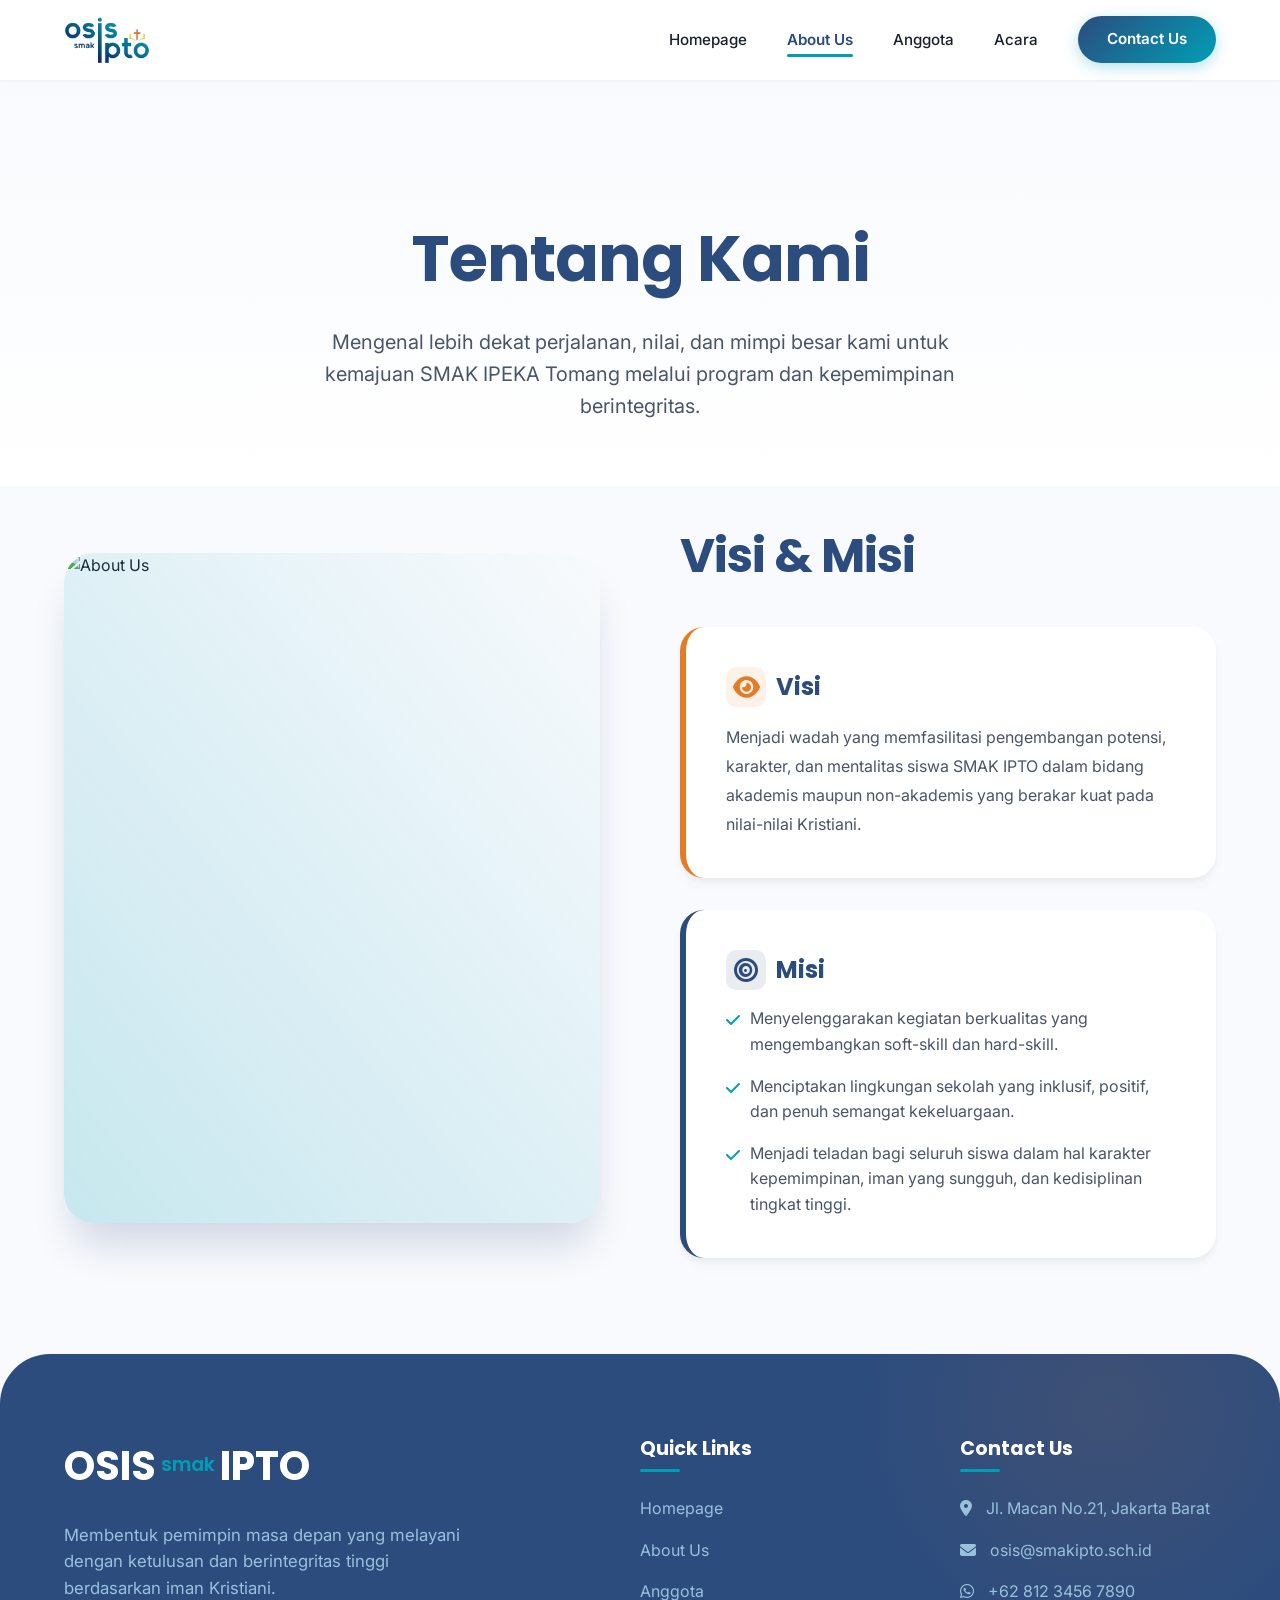
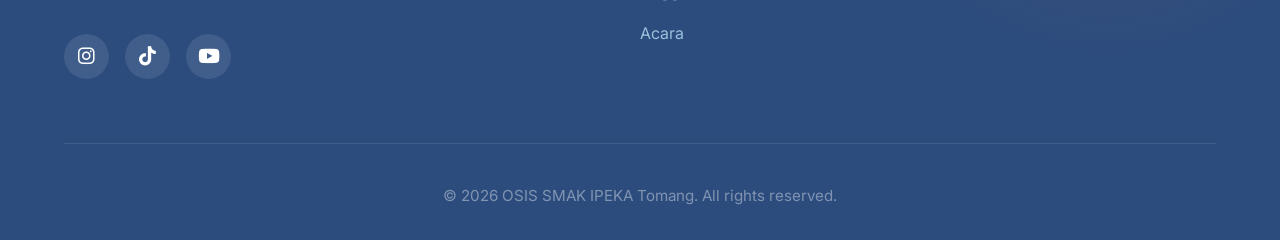
==== aboutus.html @ 45a475e6 "first commit" ====
<!DOCTYPE html>
<html lang="id">
<head>
    <meta charset="UTF-8">
    <meta name="viewport" content="width=device-width, initial-scale=1.0">
    <title>OSIS SMAK IPTO | About Us</title>
    <link rel="stylesheet" href="style.css">
    <link rel="stylesheet" href="https://cdnjs.cloudflare.com/ajax/libs/font-awesome/6.4.0/css/all.min.css">
</head>
<body>
    <nav class="navbar">
        <div class="nav-container">
            <a href="index.html" class="brand" style="display:flex; align-items:center; text-decoration: none;">
                <img src="assets/1000105640.png" alt="Logo OSIS IPTO" style="height: 50px; width: auto; border-radius: 8px; object-fit: cover;">
            </a>
            <ul class="nav-links">
                <li><a href="index.html" class="nav-link">Homepage</a></li>
                <li><a href="aboutus.html" class="nav-link active">About Us</a></li>
                <li><a href="anggota.html" class="nav-link">Anggota</a></li>
                <li><a href="acara.html" class="nav-link">Acara</a></li>
            </ul>
            <a href="contactus.html" class="btn-contact">Contact Us</a>
        </div>
    </nav>

    <main style="padding-top: var(--nav-height);">
        <section class="section" style="background: linear-gradient(to bottom, var(--bg-color), white); text-align:center; padding: 8rem 5% 4rem;">
            <h1 class="font-heading animate-fade-up" style="font-size: 4rem; margin-bottom:1rem; color:var(--primary); letter-spacing: -1px;">Tentang Kami</h1>
            <p class="animate-fade-up delay-1" style="font-size: 1.25rem; color: var(--text-muted); max-width:700px; margin: 0 auto;">Mengenal lebih dekat perjalanan, nilai, dan mimpi besar kami untuk kemajuan SMAK IPEKA Tomang melalui program dan kepemimpinan berintegritas.</p>
        </section>
        
        <section class="section container" style="padding-top: 2rem;">
            <div style="display:grid; grid-template-columns: 1fr 1fr; gap: 5rem; align-items:center;">
                <div class="animate-fade-up delay-2" style="border-radius: 30px; overflow:hidden; box-shadow: var(--shadow-xl); position: relative;">
                     <div style="position: absolute; inset:0; background: linear-gradient(to top right, rgba(0, 158, 181, 0.2), transparent); z-index:1; pointer-events:none;"></div>
                     <img src="https://images.unsplash.com/photo-1543269865-cbf427effbad?ixlib=rb-4.0.3&auto=format&fit=crop&w=1000&q=80" alt="About Us" style="width:100%; height:auto; display:block; object-fit: cover; aspect-ratio: 4/5;">
                </div>
                <div class="animate-fade-up delay-3">
                    <h2 style="font-size: 3rem; margin-bottom: 2rem; color:var(--primary); letter-spacing: -1px;">Visi & Misi</h2>
                    <div style="background: white; padding: 2.5rem; border-radius: 24px; box-shadow: var(--shadow-md); border-left: 6px solid var(--accent-orange); margin-bottom: 2rem; transition: transform 0.3s ease;">
                        <h3 style="color:var(--primary); margin-bottom:1rem; font-size: 1.5rem; display: flex; align-items: center; gap: 10px;">
                            <div style="width: 40px; height: 40px; background: rgba(229,123,37,0.1); border-radius: 10px; display: flex; align-items: center; justify-content: center;">
                                <i class="fa-solid fa-eye" style="color:var(--accent-orange);"></i>
                            </div>
                            Visi
                        </h3>
                        <p style="color:var(--text-muted); line-height: 1.8;">Menjadi wadah yang memfasilitasi pengembangan potensi, karakter, dan mentalitas siswa SMAK IPTO dalam bidang akademis maupun non-akademis yang berakar kuat pada nilai-nilai Kristiani.</p>
                    </div>
                    <div style="background: white; padding: 2.5rem; border-radius: 24px; box-shadow: var(--shadow-md); border-left: 6px solid var(--primary); transition: transform 0.3s ease;">
                        <h3 style="color:var(--primary); margin-bottom:1rem; font-size: 1.5rem; display: flex; align-items: center; gap: 10px;">
                            <div style="width: 40px; height: 40px; background: rgba(44,76,126,0.1); border-radius: 10px; display: flex; align-items: center; justify-content: center;">
                                <i class="fa-solid fa-bullseye" style="color:var(--primary);"></i>
                            </div>
                            Misi
                        </h3>
                        <ul style="color:var(--text-muted); list-style: none; padding-left: 0;">
                            <li style="margin-bottom:1rem; display: flex; align-items: flex-start; gap: 10px;">
                                <i class="fa-solid fa-check" style="color:var(--accent-cyan); margin-top: 6px;"></i> 
                                Menyelenggarakan kegiatan berkualitas yang mengembangkan soft-skill dan hard-skill.
                            </li>
                            <li style="margin-bottom:1rem; display: flex; align-items: flex-start; gap: 10px;">
                                <i class="fa-solid fa-check" style="color:var(--accent-cyan); margin-top: 6px;"></i> 
                                Menciptakan lingkungan sekolah yang inklusif, positif, dan penuh semangat kekeluargaan.
                            </li>
                            <li style="display: flex; align-items: flex-start; gap: 10px;">
                                <i class="fa-solid fa-check" style="color:var(--accent-cyan); margin-top: 6px;"></i> 
                                Menjadi teladan bagi seluruh siswa dalam hal karakter kepemimpinan, iman yang sungguh, dan kedisiplinan tingkat tinggi.
                            </li>
                        </ul>
                    </div>
                </div>
            </div>
        </section>
    </main>

    <footer>
        <div class="footer-grid">
            <div class="footer-brand">
                <h2>OSIS<span>smak</span>IPTO</h2>
                <p>Membentuk pemimpin masa depan yang melayani dengan ketulusan dan berintegritas tinggi berdasarkan iman Kristiani.</p>
                <div class="social-links">
                    <a href="#"><i class="fa-brands fa-instagram"></i></a>
                    <a href="#"><i class="fa-brands fa-tiktok"></i></a>
                    <a href="#"><i class="fa-brands fa-youtube"></i></a>
                </div>
            </div>
            <div class="footer-links">
                <h4>Quick Links</h4>
                <ul>
                    <li><a href="index.html">Homepage</a></li>
                    <li><a href="aboutus.html">About Us</a></li>
                    <li><a href="anggota.html">Anggota</a></li>
                    <li><a href="acara.html">Acara</a></li>
                </ul>
            </div>
            <div class="footer-links">
                <h4>Contact Us</h4>
                <ul>
                    <li><a href="#"><i class="fa-solid fa-location-dot" style="margin-right:10px;"></i> Jl. Macan No.21, Jakarta Barat</a></li>
                    <li><a href="#"><i class="fa-solid fa-envelope" style="margin-right:10px;"></i> osis@smakipto.sch.id</a></li>
                    <li><a href="#"><i class="fa-brands fa-whatsapp" style="margin-right:10px;"></i> +62 812 3456 7890</a></li>
                </ul>
            </div>
        </div>
        <div class="footer-bottom">
            <p>&copy; 2026 OSIS SMAK IPEKA Tomang. All rights reserved.</p>
        </div>
    </footer>
</body>
</html>
---- style.css ----
/* style.css */
@import url('https://fonts.googleapis.com/css2?family=Inter:wght@300;400;500;600;700;800&family=Poppins:wght@500;600;700;800&display=swap');

:root {
  --primary: #2c4c7e;
  --light-blue: #98c1db;
  --very-light-blue: #d1dce7;
  --grayish-blue: #a4c2d8;
  --white-blue: #e1e7ec;
  
  --accent-cyan: #009eb5;
  --accent-orange: #e57b25;
  --accent-yellow: #f3b811;

  --bg-color: #f8fafd;
  --surface: #ffffff;
  --text-main: #1a202c;
  --text-muted: #4a5568;
  --border-color: #e2e8f0;
  
  --nav-height: 80px;
  --shadow-sm: 0 1px 3px rgba(0,0,0,0.05);
  --shadow-md: 0 4px 6px rgba(0,0,0,0.05), 0 10px 15px rgba(0,0,0,0.02);
  --shadow-lg: 0 20px 25px -5px rgba(0,0,0,0.05), 0 10px 10px -5px rgba(0,0,0,0.02);
  --shadow-xl: 0 30px 40px -10px rgba(44, 76, 126, 0.2);
  --shadow-hover: 0 25px 30px -5px rgba(44, 76, 126, 0.15), 0 15px 15px -5px rgba(44, 76, 126, 0.05);
}

* { margin: 0; padding: 0; box-sizing: border-box; }
html { scroll-behavior: smooth; }
body {
  font-family: 'Inter', sans-serif;
  background-color: var(--bg-color);
  color: var(--text-main);
  line-height: 1.6;
  overflow-x: hidden;
}

h1, h2, h3, h4, .font-heading {
  font-family: 'Poppins', sans-serif;
  color: var(--primary);
}

a { text-decoration: none; color: inherit; transition: all 0.3s ease; }
ul { list-style: none; }

.navbar {
  position: fixed;
  top: 0;
  left: 0;
  width: 100%;
  height: var(--nav-height);
  background: rgba(255, 255, 255, 0.9);
  backdrop-filter: blur(16px);
  -webkit-backdrop-filter: blur(16px);
  border-bottom: 1px solid rgba(255, 255, 255, 0.5);
  box-shadow: var(--shadow-sm);
  z-index: 1000;
  display: flex;
  justify-content: space-between;
  align-items: center;
  padding: 0 5%;
  transition: all 0.3s ease;
}

.nav-container {
  display: flex;
  justify-content: space-between;
  align-items: center;
  width: 100%;
  max-width: 1280px;
  margin: 0 auto;
}

.brand {
  display: flex;
  align-items: center;
  gap: 0.3rem;
  font-family: 'Poppins', sans-serif;
  font-weight: 800;
  font-size: 2rem;
  letter-spacing: -1px;
}
.brand .osis { color: var(--accent-cyan); }
.brand .smak { color: var(--primary); font-weight: 700; font-size: 1.1rem; align-self: flex-end; margin-bottom: 5px; margin-left: -2px;}
.brand .ipto { color: var(--primary); margin-left: 2px;}

.nav-links {
  display: flex;
  gap: 2.5rem;
  align-items: center;
  margin-left: auto;
  margin-right: 2.5rem;
}

.nav-link {
  font-weight: 500;
  font-size: 0.95rem;
  color: var(--text-main);
  position: relative;
  padding: 0.5rem 0;
}
.nav-link::after {
  content: '';
  position: absolute;
  bottom: 0; left: 0;
  width: 0; height: 3px;
  background: var(--accent-cyan);
  transition: width 0.3s cubic-bezier(0.4, 0, 0.2, 1);
  border-radius: 3px;
}
.nav-link:hover { color: var(--accent-cyan); }
.nav-link:hover::after, .nav-link.active::after { width: 100%; }
.nav-link.active { color: var(--primary); font-weight: 600; }

.btn-contact {
  background: linear-gradient(135deg, var(--primary) 0%, var(--accent-cyan) 100%);
  color: white;
  padding: 0.7rem 1.8rem;
  border-radius: 50px;
  font-weight: 600;
  font-size: 0.95rem;
  box-shadow: 0 4px 15px rgba(0, 158, 181, 0.3);
  transition: all 0.3s ease;
}
.btn-contact:hover {
  transform: translateY(-2px);
  box-shadow: 0 8px 25px rgba(0, 158, 181, 0.4);
  color: white;
}

.section { padding: 6rem 5%; }
.container { max-width: 1280px; margin: 0 auto; }

.hero {
  min-height: 100vh;
  padding-top: var(--nav-height);
  display: flex;
  align-items: center;
  position: relative;
  overflow: hidden;
  background: radial-gradient(circle at 90% 10%, rgba(152, 193, 219, 0.3) 0%, transparent 50%),
              radial-gradient(circle at 10% 90%, rgba(229, 123, 37, 0.05) 0%, transparent 40%);
}

.hero-grid {
  display: grid;
  grid-template-columns: 1fr 1fr;
  gap: 5rem;
  align-items: center;
}

.hero-content h1 {
  font-size: 4.5rem;
  line-height: 1.1;
  margin-bottom: 1.5rem;
  letter-spacing: -1.5px;
}
.hero-content h1 span {
  background: linear-gradient(135deg, var(--primary), var(--accent-cyan));
  -webkit-background-clip: text;
  background-clip: text;
  -webkit-text-fill-color: transparent;
  color: transparent;
}
.hero-content p {
  font-size: 1.25rem;
  color: var(--text-muted);
  margin-bottom: 3rem;
  max-width: 500px;
}

.btn-group { display: flex; gap: 1.5rem; }
.btn {
  padding: 1rem 2.2rem;
  border-radius: 50px;
  font-weight: 600;
  display: inline-flex;
  align-items: center;
  gap: 0.75rem;
  transition: all 0.3s cubic-bezier(0.175, 0.885, 0.32, 1.275);
  font-size: 1.05rem;
}
.btn-primary {
  background: var(--primary);
  color: white;
  box-shadow: 0 10px 20px rgba(44, 76, 126, 0.2);
}
.btn-primary:hover {
  background: var(--accent-cyan);
  transform: translateY(-4px);
  box-shadow: 0 15px 30px rgba(0, 158, 181, 0.3);
}
.btn-outline {
  background: rgba(255,255,255,0.7);
  color: var(--primary);
  backdrop-filter: blur(10px);
  border: 1px solid rgba(44, 76, 126, 0.2);
}
.btn-outline:hover {
  background: white;
  border-color: var(--primary);
  transform: translateY(-4px);
  box-shadow: var(--shadow-md);
}

.features {
  background: white;
  position: relative;
  z-index: 10;
}
.section-title {
  text-align: center;
  max-width: 600px;
  margin: 0 auto 4rem auto;
}
.section-title h2 {
  font-size: 2.5rem;
  margin-bottom: 1rem;
}
.section-title p {
  color: var(--text-muted);
}
.cards-grid {
  display: grid;
  grid-template-columns: repeat(auto-fit, minmax(300px, 1fr));
  gap: 2.5rem;
}
.card {
  background: var(--bg-color);
  border-radius: 20px;
  padding: 2.5rem;
  transition: all 0.4s cubic-bezier(0.175, 0.885, 0.32, 1.275);
  border: 1px solid rgba(255,255,255,0.5);
  box-shadow: var(--shadow-sm);
  position: relative;
  overflow: hidden;
}
.card:hover {
  transform: translateY(-10px);
  box-shadow: var(--shadow-hover);
  background: white;
}
.card-icon {
  width: 60px;
  height: 60px;
  background: rgba(44, 76, 126, 0.05);
  border-radius: 16px;
  display: flex;
  align-items: center;
  justify-content: center;
  margin-bottom: 1.5rem;
  font-size: 1.5rem;
  color: var(--primary);
  transition: all 0.3s ease;
}
.card:hover .card-icon {
  background: var(--primary);
  color: white;
  transform: scale(1.1) rotate(5deg);
}
.card h3 {
  font-size: 1.5rem;
  margin-bottom: 1rem;
}
.card p {
  color: var(--text-muted);
}

.animate-fade-up {
  opacity: 0;
  transform: translateY(40px);
  animation: fadeUp 1s forwards cubic-bezier(0.2, 0.8, 0.2, 1);
}
.delay-1 { animation-delay: 0.15s; }
.delay-2 { animation-delay: 0.3s; }
.delay-3 { animation-delay: 0.45s; }

@keyframes fadeUp {
  to { opacity: 1; transform: translateY(0); }
}

@keyframes float {
  0% { transform: translateY(0px); }
  50% { transform: translateY(-15px); }
  100% { transform: translateY(0px); }
}

footer {
  background: var(--primary);
  color: white;
  padding: 5rem 5% 2rem;
  border-top-left-radius: 50px;
  border-top-right-radius: 50px;
  position: relative;
  overflow: hidden;
}
footer::before {
  content: '';
  position: absolute;
  top: -50%; right: -10%;
  width: 600px; height: 600px;
  background: radial-gradient(circle, rgba(229,123,37,0.1) 0%, transparent 60%);
  border-radius: 50%;
  pointer-events: none;
}
.footer-grid {
  display: grid;
  grid-template-columns: 2fr 1fr 1fr;
  gap: 4rem;
  max-width: 1280px;
  margin: 0 auto 4rem;
  position: relative;
  z-index: 2;
}
.footer-brand h2 {
  font-family: 'Poppins';
  font-size: 2.5rem;
  margin-bottom: 1.5rem;
  color: white;
  display: flex;
  align-items: center;
  gap: 0.3rem;
}
.footer-brand h2 span {
  font-weight: 600;
  font-size: 1.2rem;
  color: var(--accent-cyan);
}
.footer-brand p {
  color: var(--light-blue);
  max-width: 400px;
  font-size: 1.05rem;
}
.social-links {
  display: flex; gap: 1rem; margin-top: 2rem;
}
.social-links a {
  width: 45px; height: 45px;
  background: rgba(255,255,255,0.1);
  border-radius: 50%;
  display: flex; align-items: center; justify-content: center;
  font-size: 1.2rem;
  transition: all 0.3s ease;
  backdrop-filter: blur(10px);
}
.social-links a:hover {
  background: var(--accent-orange);
  transform: translateY(-5px);
  color: white;
}
.footer-links h4 {
  color: white;
  margin-bottom: 1.5rem;
  font-size: 1.2rem;
  position: relative;
  padding-bottom: 0.5rem;
}
.footer-links h4::after {
  content: '';
  position: absolute;
  bottom: 0; left: 0;
  width: 40px; height: 3px;
  background: var(--accent-cyan);
  border-radius: 3px;
}
.footer-links ul {
  display: flex; flex-direction: column; gap: 1rem;
}
.footer-links a, .footer-links li {
  color: var(--light-blue);
  transition: all 0.3s ease;
}
.footer-links a:hover {
  color: white;
  padding-left: 8px;
}
.footer-bottom {
  text-align: center;
  padding-top: 2.5rem;
  border-top: 1px solid rgba(255,255,255,0.1);
  color: rgba(255,255,255,0.4);
  font-size: 0.95rem;
}

@media (max-width: 991px) {
  .hero-grid { grid-template-columns: 1fr; text-align: center; gap: 3rem; }
  .hero-content h1 { font-size: 3.5rem; }
  .hero-content p { margin: 0 auto 2.5rem; }
  .btn-group { justify-content: center; }
  .footer-grid { grid-template-columns: 1fr; gap: 3rem; }
  .nav-links { display: none; }
  .btn-contact { display: none; }
}
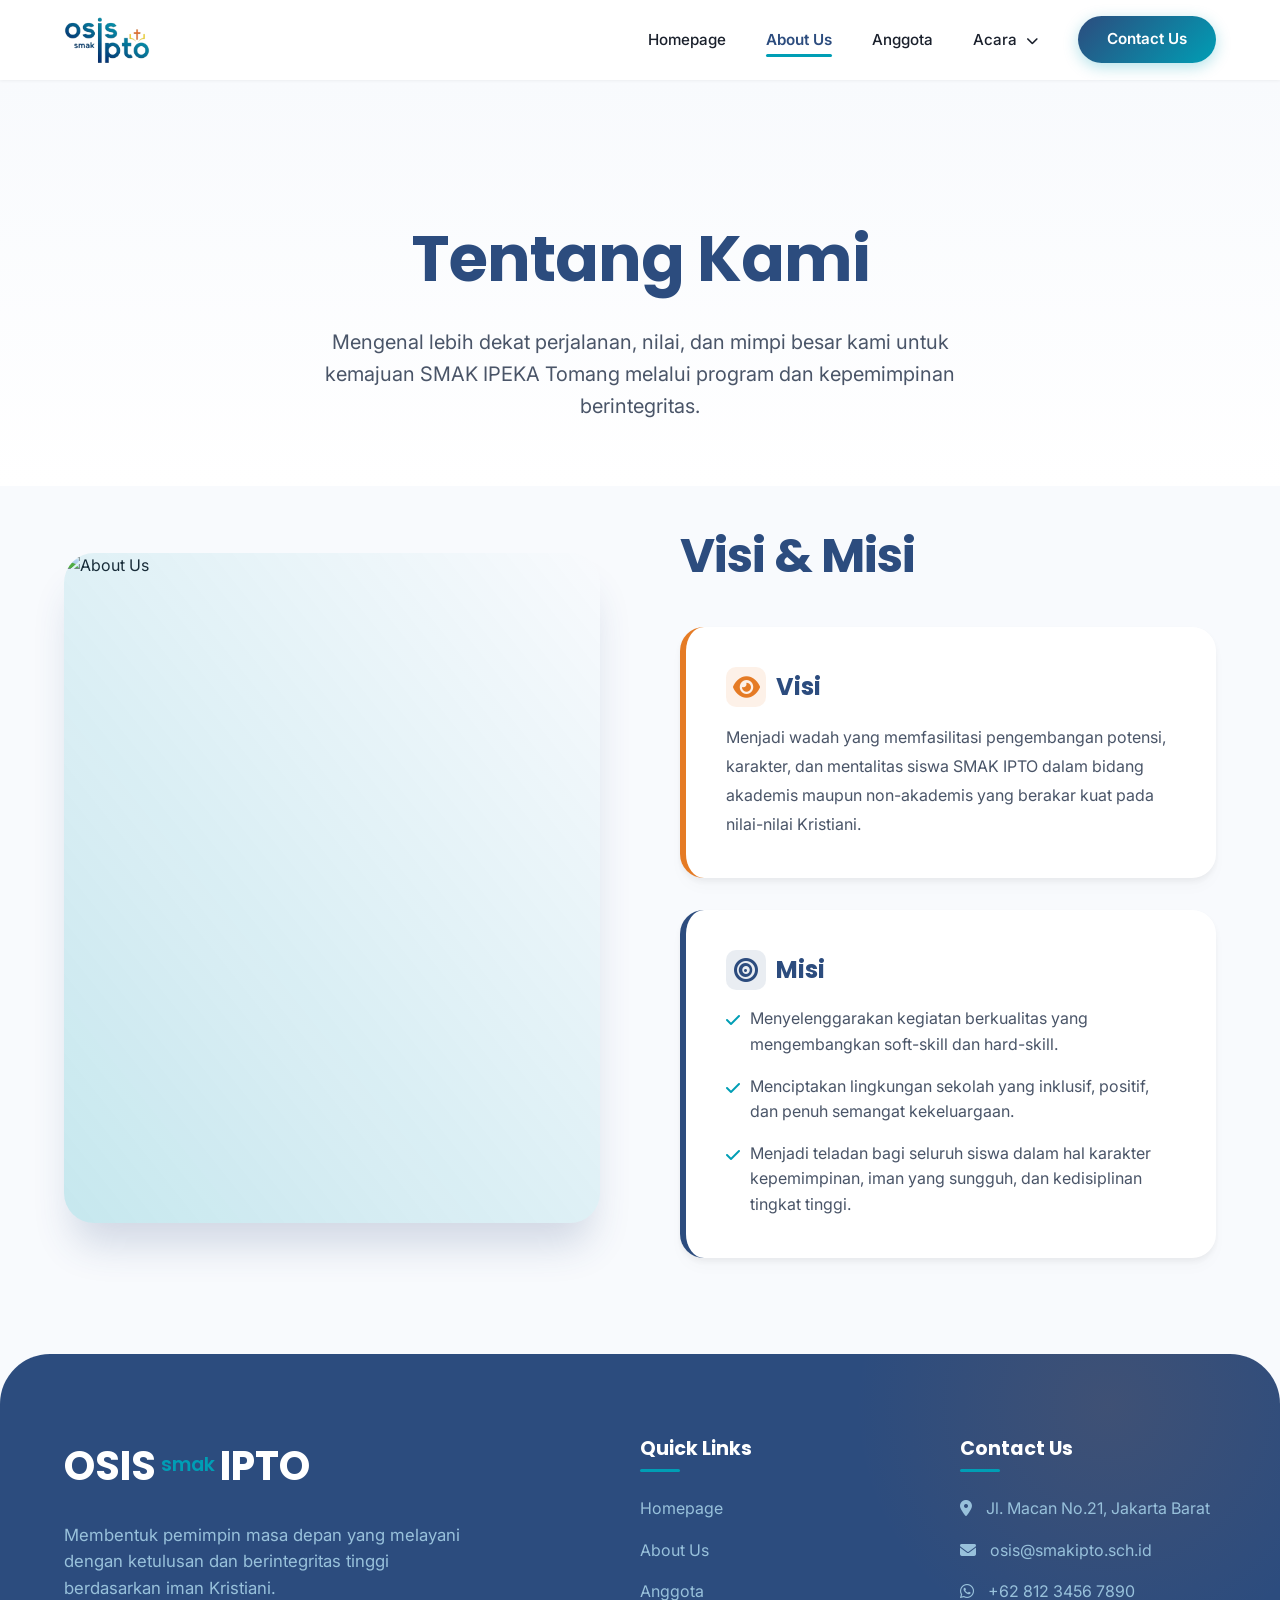
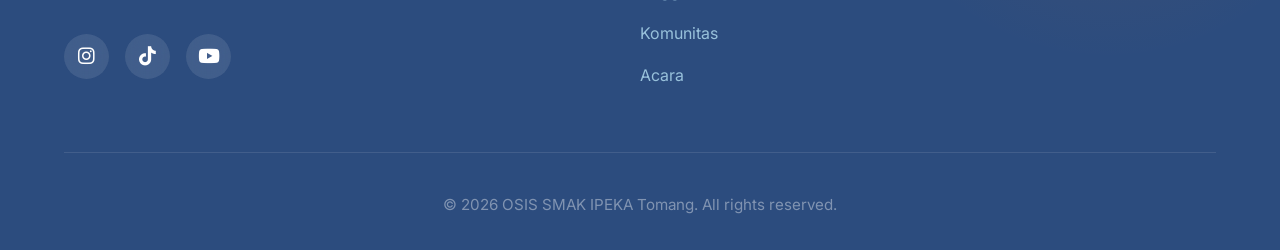
==== commit 047f298b: "second" ====
--- a/aboutus.html
+++ b/aboutus.html
@@ -17,7 +17,13 @@
                 <li><a href="index.html" class="nav-link">Homepage</a></li>
                 <li><a href="aboutus.html" class="nav-link active">About Us</a></li>
                 <li><a href="anggota.html" class="nav-link">Anggota</a></li>
-                <li><a href="acara.html" class="nav-link">Acara</a></li>
+                <li class="dropdown">
+                    <a href="acara.html" class="nav-link">Acara <i class="fa-solid fa-chevron-down" style="font-size: 0.8em; margin-left: 5px;"></i></a>
+                    <div class="dropdown-content">
+                        <a href="komunitas.html">Komunitas</a>
+                        <a href="acara-paskah.html">Acara Paskah</a>
+                    </div>
+                </li>
             </ul>
             <a href="contactus.html" class="btn-contact">Contact Us</a>
         </div>
@@ -90,6 +96,7 @@
                     <li><a href="index.html">Homepage</a></li>
                     <li><a href="aboutus.html">About Us</a></li>
                     <li><a href="anggota.html">Anggota</a></li>
+                    <li><a href="komunitas.html">Komunitas</a></li>
                     <li><a href="acara.html">Acara</a></li>
                 </ul>
             </div>
--- a/style.css
+++ b/style.css
@@ -7,7 +7,7 @@
   --very-light-blue: #d1dce7;
   --grayish-blue: #a4c2d8;
   --white-blue: #e1e7ec;
-  
+
   --accent-cyan: #009eb5;
   --accent-orange: #e57b25;
   --accent-yellow: #f3b811;
@@ -17,17 +17,25 @@
   --text-main: #1a202c;
   --text-muted: #4a5568;
   --border-color: #e2e8f0;
-  
+
   --nav-height: 80px;
-  --shadow-sm: 0 1px 3px rgba(0,0,0,0.05);
-  --shadow-md: 0 4px 6px rgba(0,0,0,0.05), 0 10px 15px rgba(0,0,0,0.02);
-  --shadow-lg: 0 20px 25px -5px rgba(0,0,0,0.05), 0 10px 10px -5px rgba(0,0,0,0.02);
+  --shadow-sm: 0 1px 3px rgba(0, 0, 0, 0.05);
+  --shadow-md: 0 4px 6px rgba(0, 0, 0, 0.05), 0 10px 15px rgba(0, 0, 0, 0.02);
+  --shadow-lg: 0 20px 25px -5px rgba(0, 0, 0, 0.05), 0 10px 10px -5px rgba(0, 0, 0, 0.02);
   --shadow-xl: 0 30px 40px -10px rgba(44, 76, 126, 0.2);
   --shadow-hover: 0 25px 30px -5px rgba(44, 76, 126, 0.15), 0 15px 15px -5px rgba(44, 76, 126, 0.05);
 }
 
-* { margin: 0; padding: 0; box-sizing: border-box; }
-html { scroll-behavior: smooth; }
+* {
+  margin: 0;
+  padding: 0;
+  box-sizing: border-box;
+}
+
+html {
+  scroll-behavior: smooth;
+}
+
 body {
   font-family: 'Inter', sans-serif;
   background-color: var(--bg-color);
@@ -36,13 +44,24 @@
   overflow-x: hidden;
 }
 
-h1, h2, h3, h4, .font-heading {
+h1,
+h2,
+h3,
+h4,
+.font-heading {
   font-family: 'Poppins', sans-serif;
   color: var(--primary);
 }
 
-a { text-decoration: none; color: inherit; transition: all 0.3s ease; }
-ul { list-style: none; }
+a {
+  text-decoration: none;
+  color: inherit;
+  transition: all 0.3s ease;
+}
+
+ul {
+  list-style: none;
+}
 
 .navbar {
   position: fixed;
@@ -81,9 +100,24 @@
   font-size: 2rem;
   letter-spacing: -1px;
 }
-.brand .osis { color: var(--accent-cyan); }
-.brand .smak { color: var(--primary); font-weight: 700; font-size: 1.1rem; align-self: flex-end; margin-bottom: 5px; margin-left: -2px;}
-.brand .ipto { color: var(--primary); margin-left: 2px;}
+
+.brand .osis {
+  color: var(--accent-cyan);
+}
+
+.brand .smak {
+  color: var(--primary);
+  font-weight: 700;
+  font-size: 1.1rem;
+  align-self: flex-end;
+  margin-bottom: 5px;
+  margin-left: -2px;
+}
+
+.brand .ipto {
+  color: var(--primary);
+  margin-left: 2px;
+}
 
 .nav-links {
   display: flex;
@@ -100,18 +134,88 @@
   position: relative;
   padding: 0.5rem 0;
 }
+
 .nav-link::after {
   content: '';
   position: absolute;
-  bottom: 0; left: 0;
-  width: 0; height: 3px;
+  bottom: 0;
+  left: 0;
+  width: 0;
+  height: 3px;
   background: var(--accent-cyan);
   transition: width 0.3s cubic-bezier(0.4, 0, 0.2, 1);
   border-radius: 3px;
 }
-.nav-link:hover { color: var(--accent-cyan); }
-.nav-link:hover::after, .nav-link.active::after { width: 100%; }
-.nav-link.active { color: var(--primary); font-weight: 600; }
+
+.nav-link:hover {
+  color: var(--accent-cyan);
+}
+
+.nav-link:hover::after,
+.nav-link.active::after {
+  width: 100%;
+}
+
+.nav-link.active {
+  color: var(--primary);
+  font-weight: 600;
+}
+
+/* Dropdown Menu */
+.dropdown {
+  position: relative;
+  display: inline-block;
+}
+
+.dropdown-content {
+  position: absolute;
+  top: 100%;
+  left: 50%;
+  transform: translateX(-50%) translateY(10px);
+  background: rgba(255, 255, 255, 0.95);
+  backdrop-filter: blur(16px);
+  -webkit-backdrop-filter: blur(16px);
+  min-width: 200px;
+  border-radius: 16px;
+  box-shadow: var(--shadow-xl);
+  opacity: 0;
+
+  visibility: hidden;
+  transition: all 0.3s cubic-bezier(0.175, 0.885, 0.32, 1.275);
+  padding: 0.5rem;
+  z-index: 100;
+  border: 1px solid rgba(255, 255, 255, 0.5);
+}
+
+.dropdown:hover .dropdown-content {
+  opacity: 1;
+  visibility: visible;
+  transform: translateX(-50%) translateY(0);
+}
+
+.dropdown-content a {
+  color: var(--text-main);
+  padding: 0.8rem 1.2rem;
+  text-decoration: none;
+  display: block;
+  font-weight: 500;
+  border-radius: 10px;
+  transition: all 0.2s ease;
+}
+
+.dropdown-content a:hover {
+  background: rgba(0, 158, 181, 0.1);
+  color: var(--accent-cyan);
+  transform: translateX(5px);
+}
+
+.dropdown .fa-chevron-down {
+  transition: transform 0.3s ease;
+}
+
+.dropdown:hover .fa-chevron-down {
+  transform: rotate(180deg);
+}
 
 .btn-contact {
   background: linear-gradient(135deg, var(--primary) 0%, var(--accent-cyan) 100%);
@@ -123,14 +227,21 @@
   box-shadow: 0 4px 15px rgba(0, 158, 181, 0.3);
   transition: all 0.3s ease;
 }
+
 .btn-contact:hover {
   transform: translateY(-2px);
   box-shadow: 0 8px 25px rgba(0, 158, 181, 0.4);
   color: white;
 }
 
-.section { padding: 6rem 5%; }
-.container { max-width: 1280px; margin: 0 auto; }
+.section {
+  padding: 6rem 5%;
+}
+
+.container {
+  max-width: 1280px;
+  margin: 0 auto;
+}
 
 .hero {
   min-height: 100vh;
@@ -140,7 +251,7 @@
   position: relative;
   overflow: hidden;
   background: radial-gradient(circle at 90% 10%, rgba(152, 193, 219, 0.3) 0%, transparent 50%),
-              radial-gradient(circle at 10% 90%, rgba(229, 123, 37, 0.05) 0%, transparent 40%);
+    radial-gradient(circle at 10% 90%, rgba(229, 123, 37, 0.05) 0%, transparent 40%);
 }
 
 .hero-grid {
@@ -156,6 +267,7 @@
   margin-bottom: 1.5rem;
   letter-spacing: -1.5px;
 }
+
 .hero-content h1 span {
   background: linear-gradient(135deg, var(--primary), var(--accent-cyan));
   -webkit-background-clip: text;
@@ -163,6 +275,7 @@
   -webkit-text-fill-color: transparent;
   color: transparent;
 }
+
 .hero-content p {
   font-size: 1.25rem;
   color: var(--text-muted);
@@ -170,7 +283,11 @@
   max-width: 500px;
 }
 
-.btn-group { display: flex; gap: 1.5rem; }
+.btn-group {
+  display: flex;
+  gap: 1.5rem;
+}
+
 .btn {
   padding: 1rem 2.2rem;
   border-radius: 50px;
@@ -181,22 +298,26 @@
   transition: all 0.3s cubic-bezier(0.175, 0.885, 0.32, 1.275);
   font-size: 1.05rem;
 }
+
 .btn-primary {
   background: var(--primary);
   color: white;
   box-shadow: 0 10px 20px rgba(44, 76, 126, 0.2);
 }
+
 .btn-primary:hover {
   background: var(--accent-cyan);
   transform: translateY(-4px);
   box-shadow: 0 15px 30px rgba(0, 158, 181, 0.3);
 }
+
 .btn-outline {
-  background: rgba(255,255,255,0.7);
+  background: rgba(255, 255, 255, 0.7);
   color: var(--primary);
   backdrop-filter: blur(10px);
   border: 1px solid rgba(44, 76, 126, 0.2);
 }
+
 .btn-outline:hover {
   background: white;
   border-color: var(--primary);
@@ -209,38 +330,53 @@
   position: relative;
   z-index: 10;
 }
+
 .section-title {
   text-align: center;
   max-width: 600px;
   margin: 0 auto 4rem auto;
 }
+
 .section-title h2 {
   font-size: 2.5rem;
   margin-bottom: 1rem;
 }
+
 .section-title p {
   color: var(--text-muted);
 }
+
 .cards-grid {
   display: grid;
   grid-template-columns: repeat(auto-fit, minmax(300px, 1fr));
   gap: 2.5rem;
 }
+
 .card {
   background: var(--bg-color);
   border-radius: 20px;
   padding: 2.5rem;
   transition: all 0.4s cubic-bezier(0.175, 0.885, 0.32, 1.275);
-  border: 1px solid rgba(255,255,255,0.5);
+  border: 1px solid rgba(255, 255, 255, 0.5);
   box-shadow: var(--shadow-sm);
   position: relative;
   overflow: hidden;
 }
+
 .card:hover {
   transform: translateY(-10px);
   box-shadow: var(--shadow-hover);
   background: white;
 }
+.hover-card {
+  transition: all 0.4s cubic-bezier(0.175, 0.885, 0.32, 1.275);
+}
+.hover-card:hover {
+  transform: translateY(-10px);
+  box-shadow: var(--shadow-hover);
+  background: white;
+}
+
 .card-icon {
   width: 60px;
   height: 60px;
@@ -254,15 +390,18 @@
   color: var(--primary);
   transition: all 0.3s ease;
 }
+
 .card:hover .card-icon {
   background: var(--primary);
   color: white;
   transform: scale(1.1) rotate(5deg);
 }
+
 .card h3 {
   font-size: 1.5rem;
   margin-bottom: 1rem;
 }
+
 .card p {
   color: var(--text-muted);
 }
@@ -272,18 +411,38 @@
   transform: translateY(40px);
   animation: fadeUp 1s forwards cubic-bezier(0.2, 0.8, 0.2, 1);
 }
-.delay-1 { animation-delay: 0.15s; }
-.delay-2 { animation-delay: 0.3s; }
-.delay-3 { animation-delay: 0.45s; }
+
+.delay-1 {
+  animation-delay: 0.15s;
+}
+
+.delay-2 {
+  animation-delay: 0.3s;
+}
+
+.delay-3 {
+  animation-delay: 0.45s;
+}
 
 @keyframes fadeUp {
-  to { opacity: 1; transform: translateY(0); }
+  to {
+    opacity: 1;
+    transform: translateY(0);
+  }
 }
 
 @keyframes float {
-  0% { transform: translateY(0px); }
-  50% { transform: translateY(-15px); }
-  100% { transform: translateY(0px); }
+  0% {
+    transform: translateY(0px);
+  }
+
+  50% {
+    transform: translateY(-15px);
+  }
+
+  100% {
+    transform: translateY(0px);
+  }
 }
 
 footer {
@@ -295,15 +454,19 @@
   position: relative;
   overflow: hidden;
 }
+
 footer::before {
   content: '';
   position: absolute;
-  top: -50%; right: -10%;
-  width: 600px; height: 600px;
-  background: radial-gradient(circle, rgba(229,123,37,0.1) 0%, transparent 60%);
+  top: -50%;
+  right: -10%;
+  width: 600px;
+  height: 600px;
+  background: radial-gradient(circle, rgba(229, 123, 37, 0.1) 0%, transparent 60%);
   border-radius: 50%;
   pointer-events: none;
 }
+
 .footer-grid {
   display: grid;
   grid-template-columns: 2fr 1fr 1fr;
@@ -313,6 +476,7 @@
   position: relative;
   z-index: 2;
 }
+
 .footer-brand h2 {
   font-family: 'Poppins';
   font-size: 2.5rem;
@@ -322,33 +486,44 @@
   align-items: center;
   gap: 0.3rem;
 }
+
 .footer-brand h2 span {
   font-weight: 600;
   font-size: 1.2rem;
   color: var(--accent-cyan);
 }
+
 .footer-brand p {
   color: var(--light-blue);
   max-width: 400px;
   font-size: 1.05rem;
 }
+
 .social-links {
-  display: flex; gap: 1rem; margin-top: 2rem;
-}
+  display: flex;
+  gap: 1rem;
+  margin-top: 2rem;
+}
+
 .social-links a {
-  width: 45px; height: 45px;
-  background: rgba(255,255,255,0.1);
+  width: 45px;
+  height: 45px;
+  background: rgba(255, 255, 255, 0.1);
   border-radius: 50%;
-  display: flex; align-items: center; justify-content: center;
+  display: flex;
+  align-items: center;
+  justify-content: center;
   font-size: 1.2rem;
   transition: all 0.3s ease;
   backdrop-filter: blur(10px);
 }
+
 .social-links a:hover {
   background: var(--accent-orange);
   transform: translateY(-5px);
   color: white;
 }
+
 .footer-links h4 {
   color: white;
   margin-bottom: 1.5rem;
@@ -356,39 +531,72 @@
   position: relative;
   padding-bottom: 0.5rem;
 }
+
 .footer-links h4::after {
   content: '';
   position: absolute;
-  bottom: 0; left: 0;
-  width: 40px; height: 3px;
+  bottom: 0;
+  left: 0;
+  width: 40px;
+  height: 3px;
   background: var(--accent-cyan);
   border-radius: 3px;
 }
+
 .footer-links ul {
-  display: flex; flex-direction: column; gap: 1rem;
-}
-.footer-links a, .footer-links li {
+  display: flex;
+  flex-direction: column;
+  gap: 1rem;
+}
+
+.footer-links a,
+.footer-links li {
   color: var(--light-blue);
   transition: all 0.3s ease;
 }
+
 .footer-links a:hover {
   color: white;
   padding-left: 8px;
 }
+
 .footer-bottom {
   text-align: center;
   padding-top: 2.5rem;
-  border-top: 1px solid rgba(255,255,255,0.1);
-  color: rgba(255,255,255,0.4);
+  border-top: 1px solid rgba(255, 255, 255, 0.1);
+  color: rgba(255, 255, 255, 0.4);
   font-size: 0.95rem;
 }
 
 @media (max-width: 991px) {
-  .hero-grid { grid-template-columns: 1fr; text-align: center; gap: 3rem; }
-  .hero-content h1 { font-size: 3.5rem; }
-  .hero-content p { margin: 0 auto 2.5rem; }
-  .btn-group { justify-content: center; }
-  .footer-grid { grid-template-columns: 1fr; gap: 3rem; }
-  .nav-links { display: none; }
-  .btn-contact { display: none; }
-}
+  .hero-grid {
+    grid-template-columns: 1fr;
+    text-align: center;
+    gap: 3rem;
+  }
+
+  .hero-content h1 {
+    font-size: 3.5rem;
+  }
+
+  .hero-content p {
+    margin: 0 auto 2.5rem;
+  }
+
+  .btn-group {
+    justify-content: center;
+  }
+
+  .footer-grid {
+    grid-template-columns: 1fr;
+    gap: 3rem;
+  }
+
+  .nav-links {
+    display: none;
+  }
+
+  .btn-contact {
+    display: none;
+  }
+}
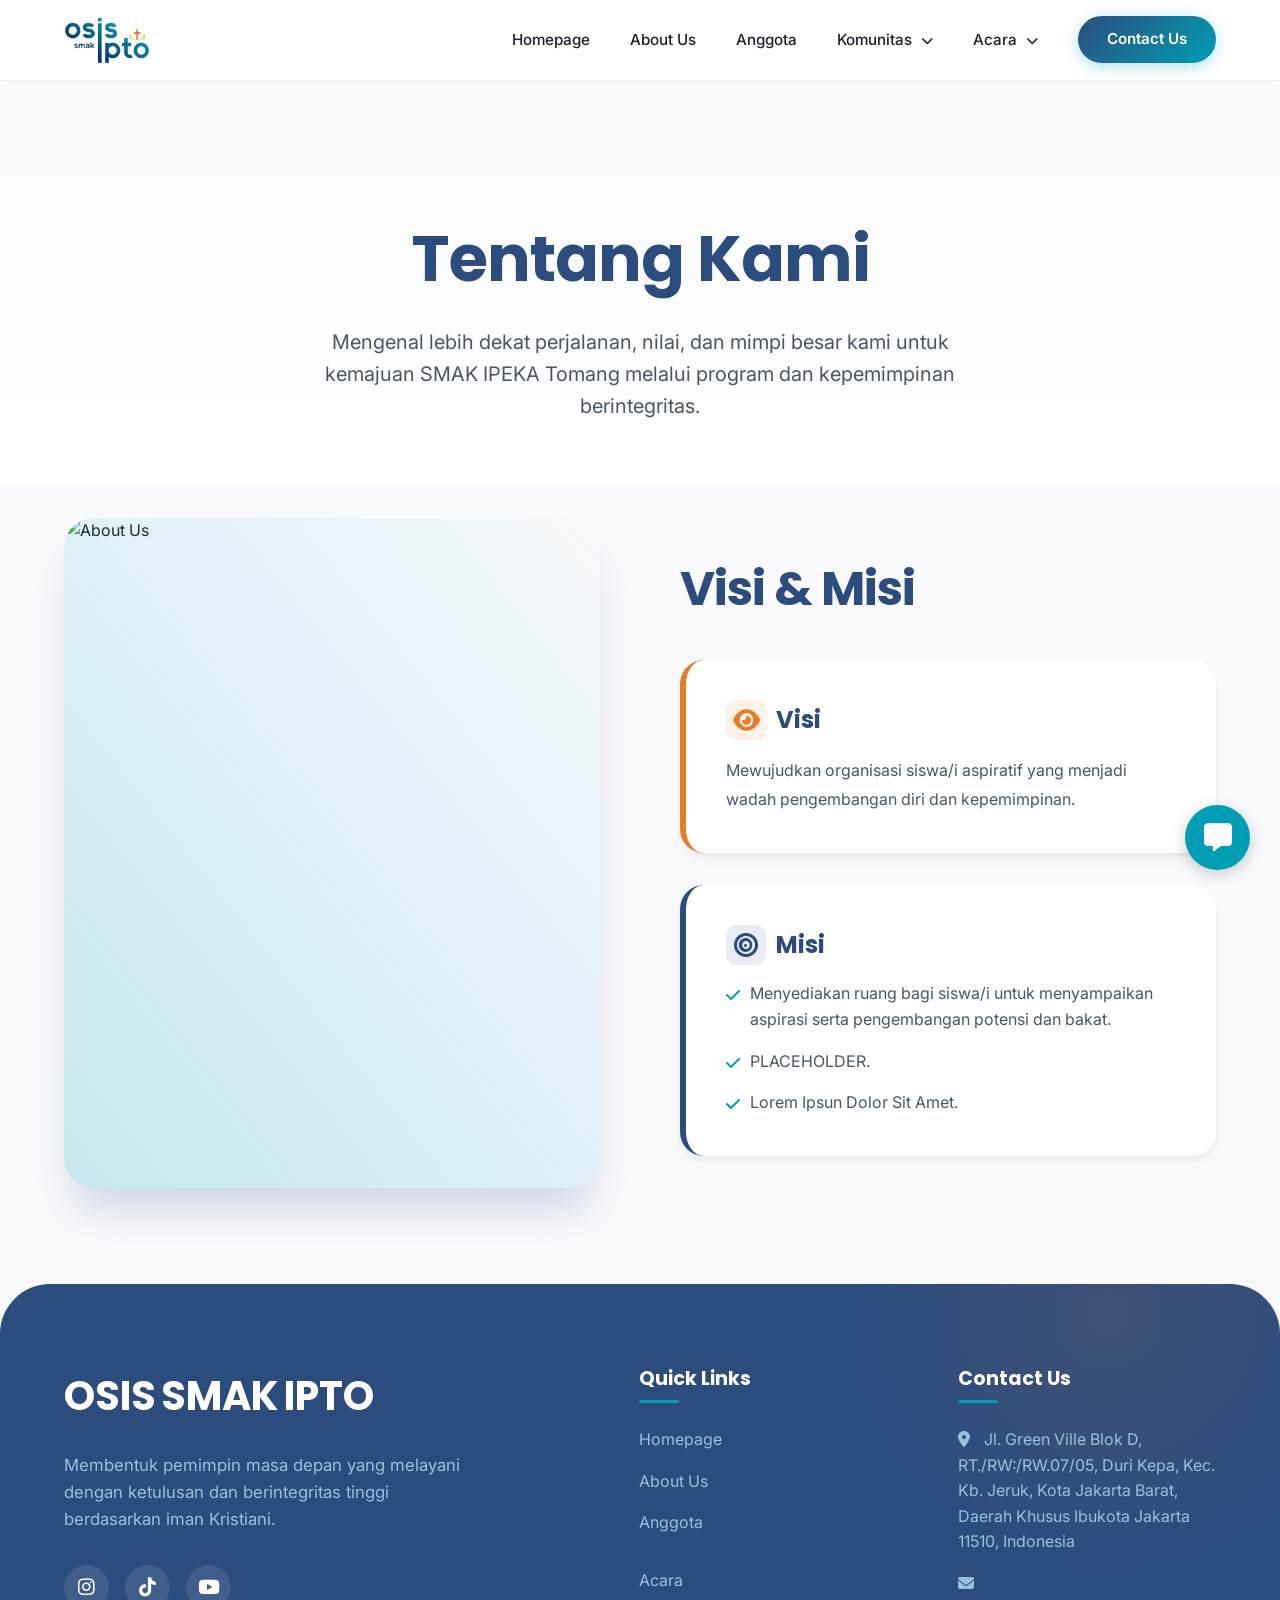
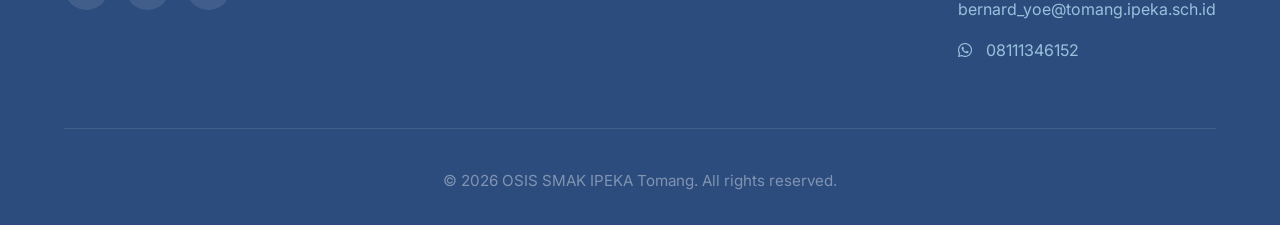
==== commit 565febd2: "Merge pull request #1 from Supernathz/master patch 1.67" ====
--- a/aboutus.html
+++ b/aboutus.html
@@ -1,5 +1,6 @@
 <!DOCTYPE html>
 <html lang="id">
+
 <head>
     <meta charset="UTF-8">
     <meta name="viewport" content="width=device-width, initial-scale=1.0">
@@ -7,70 +8,72 @@
     <link rel="stylesheet" href="style.css">
     <link rel="stylesheet" href="https://cdnjs.cloudflare.com/ajax/libs/font-awesome/6.4.0/css/all.min.css">
 </head>
+
 <body>
-    <nav class="navbar">
-        <div class="nav-container">
-            <a href="index.html" class="brand" style="display:flex; align-items:center; text-decoration: none;">
-                <img src="assets/1000105640.png" alt="Logo OSIS IPTO" style="height: 50px; width: auto; border-radius: 8px; object-fit: cover;">
-            </a>
-            <ul class="nav-links">
-                <li><a href="index.html" class="nav-link">Homepage</a></li>
-                <li><a href="aboutus.html" class="nav-link active">About Us</a></li>
-                <li><a href="anggota.html" class="nav-link">Anggota</a></li>
-                <li class="dropdown">
-                    <a href="acara.html" class="nav-link">Acara <i class="fa-solid fa-chevron-down" style="font-size: 0.8em; margin-left: 5px;"></i></a>
-                    <div class="dropdown-content">
-                        <a href="komunitas.html">Komunitas</a>
-                        <a href="acara-paskah.html">Acara Paskah</a>
-                    </div>
-                </li>
-            </ul>
-            <a href="contactus.html" class="btn-contact">Contact Us</a>
-        </div>
-    </nav>
+    <div id="global-nav"></div>
 
     <main style="padding-top: var(--nav-height);">
-        <section class="section" style="background: linear-gradient(to bottom, var(--bg-color), white); text-align:center; padding: 8rem 5% 4rem;">
-            <h1 class="font-heading animate-fade-up" style="font-size: 4rem; margin-bottom:1rem; color:var(--primary); letter-spacing: -1px;">Tentang Kami</h1>
-            <p class="animate-fade-up delay-1" style="font-size: 1.25rem; color: var(--text-muted); max-width:700px; margin: 0 auto;">Mengenal lebih dekat perjalanan, nilai, dan mimpi besar kami untuk kemajuan SMAK IPEKA Tomang melalui program dan kepemimpinan berintegritas.</p>
+        <section class="section"
+            style="background: linear-gradient(to bottom, var(--bg-color), white); text-align:center; padding: 8rem 5% 4rem;">
+            <h1 class="font-heading animate-fade-up"
+                style="font-size: 4rem; margin-bottom:1rem; color:var(--primary); letter-spacing: -1px;">Tentang Kami
+            </h1>
+            <p class="animate-fade-up delay-1"
+                style="font-size: 1.25rem; color: var(--text-muted); max-width:700px; margin: 0 auto;">Mengenal lebih
+                dekat perjalanan, nilai, dan mimpi besar kami untuk kemajuan SMAK IPEKA Tomang melalui program dan
+                kepemimpinan berintegritas.</p>
         </section>
-        
+
         <section class="section container" style="padding-top: 2rem;">
             <div style="display:grid; grid-template-columns: 1fr 1fr; gap: 5rem; align-items:center;">
-                <div class="animate-fade-up delay-2" style="border-radius: 30px; overflow:hidden; box-shadow: var(--shadow-xl); position: relative;">
-                     <div style="position: absolute; inset:0; background: linear-gradient(to top right, rgba(0, 158, 181, 0.2), transparent); z-index:1; pointer-events:none;"></div>
-                     <img src="https://images.unsplash.com/photo-1543269865-cbf427effbad?ixlib=rb-4.0.3&auto=format&fit=crop&w=1000&q=80" alt="About Us" style="width:100%; height:auto; display:block; object-fit: cover; aspect-ratio: 4/5;">
+                <div class="animate-fade-up delay-2"
+                    style="border-radius: 30px; overflow:hidden; box-shadow: var(--shadow-xl); position: relative;">
+                    <div
+                        style="position: absolute; inset:0; background: linear-gradient(to top right, rgba(0, 158, 181, 0.2), transparent); z-index:1; pointer-events:none;">
+                    </div>
+                    <img src="assets/Dokumentasi/1000115381.jpg" alt="About Us"
+                        style="width:100%; height:auto; display:block; object-fit: cover; aspect-ratio: 4/5;">
                 </div>
                 <div class="animate-fade-up delay-3">
-                    <h2 style="font-size: 3rem; margin-bottom: 2rem; color:var(--primary); letter-spacing: -1px;">Visi & Misi</h2>
-                    <div style="background: white; padding: 2.5rem; border-radius: 24px; box-shadow: var(--shadow-md); border-left: 6px solid var(--accent-orange); margin-bottom: 2rem; transition: transform 0.3s ease;">
-                        <h3 style="color:var(--primary); margin-bottom:1rem; font-size: 1.5rem; display: flex; align-items: center; gap: 10px;">
-                            <div style="width: 40px; height: 40px; background: rgba(229,123,37,0.1); border-radius: 10px; display: flex; align-items: center; justify-content: center;">
+                    <h2 style="font-size: 3rem; margin-bottom: 2rem; color:var(--primary); letter-spacing: -1px;">Visi &
+                        Misi</h2>
+                    <div
+                        style="background: white; padding: 2.5rem; border-radius: 24px; box-shadow: var(--shadow-md); border-left: 6px solid var(--accent-orange); margin-bottom: 2rem; transition: transform 0.3s ease;">
+                        <h3
+                            style="color:var(--primary); margin-bottom:1rem; font-size: 1.5rem; display: flex; align-items: center; gap: 10px;">
+                            <div
+                                style="width: 40px; height: 40px; background: rgba(229,123,37,0.1); border-radius: 10px; display: flex; align-items: center; justify-content: center;">
                                 <i class="fa-solid fa-eye" style="color:var(--accent-orange);"></i>
                             </div>
                             Visi
                         </h3>
-                        <p style="color:var(--text-muted); line-height: 1.8;">Menjadi wadah yang memfasilitasi pengembangan potensi, karakter, dan mentalitas siswa SMAK IPTO dalam bidang akademis maupun non-akademis yang berakar kuat pada nilai-nilai Kristiani.</p>
+                        <p style="color:var(--text-muted); line-height: 1.8;">
+                            Mewujudkan organisasi siswa/i aspiratif yang menjadi wadah pengembangan diri dan
+                            kepemimpinan.</p>
                     </div>
-                    <div style="background: white; padding: 2.5rem; border-radius: 24px; box-shadow: var(--shadow-md); border-left: 6px solid var(--primary); transition: transform 0.3s ease;">
-                        <h3 style="color:var(--primary); margin-bottom:1rem; font-size: 1.5rem; display: flex; align-items: center; gap: 10px;">
-                            <div style="width: 40px; height: 40px; background: rgba(44,76,126,0.1); border-radius: 10px; display: flex; align-items: center; justify-content: center;">
+                    <div
+                        style="background: white; padding: 2.5rem; border-radius: 24px; box-shadow: var(--shadow-md); border-left: 6px solid var(--primary); transition: transform 0.3s ease;">
+                        <h3
+                            style="color:var(--primary); margin-bottom:1rem; font-size: 1.5rem; display: flex; align-items: center; gap: 10px;">
+                            <div
+                                style="width: 40px; height: 40px; background: rgba(44,76,126,0.1); border-radius: 10px; display: flex; align-items: center; justify-content: center;">
                                 <i class="fa-solid fa-bullseye" style="color:var(--primary);"></i>
                             </div>
                             Misi
                         </h3>
                         <ul style="color:var(--text-muted); list-style: none; padding-left: 0;">
                             <li style="margin-bottom:1rem; display: flex; align-items: flex-start; gap: 10px;">
-                                <i class="fa-solid fa-check" style="color:var(--accent-cyan); margin-top: 6px;"></i> 
-                                Menyelenggarakan kegiatan berkualitas yang mengembangkan soft-skill dan hard-skill.
+                                <i class="fa-solid fa-check" style="color:var(--accent-cyan); margin-top: 6px;"></i>
+                                Menyediakan ruang bagi siswa/i untuk menyampaikan aspirasi serta pengembangan potensi
+                                dan bakat.
                             </li>
                             <li style="margin-bottom:1rem; display: flex; align-items: flex-start; gap: 10px;">
-                                <i class="fa-solid fa-check" style="color:var(--accent-cyan); margin-top: 6px;"></i> 
-                                Menciptakan lingkungan sekolah yang inklusif, positif, dan penuh semangat kekeluargaan.
+                                <i class="fa-solid fa-check" style="color:var(--accent-cyan); margin-top: 6px;"></i>
+                                PLACEHOLDER.
                             </li>
                             <li style="display: flex; align-items: flex-start; gap: 10px;">
-                                <i class="fa-solid fa-check" style="color:var(--accent-cyan); margin-top: 6px;"></i> 
-                                Menjadi teladan bagi seluruh siswa dalam hal karakter kepemimpinan, iman yang sungguh, dan kedisiplinan tingkat tinggi.
+                                <i class="fa-solid fa-check" style="color:var(--accent-cyan); margin-top: 6px;"></i>
+                                Lorem Ipsun Dolor Sit Amet.
                             </li>
                         </ul>
                     </div>
@@ -80,38 +83,43 @@
     </main>
 
     <footer>
-        <div class="footer-grid">
-            <div class="footer-brand">
-                <h2>OSIS<span>smak</span>IPTO</h2>
-                <p>Membentuk pemimpin masa depan yang melayani dengan ketulusan dan berintegritas tinggi berdasarkan iman Kristiani.</p>
-                <div class="social-links">
-                    <a href="#"><i class="fa-brands fa-instagram"></i></a>
-                    <a href="#"><i class="fa-brands fa-tiktok"></i></a>
-                    <a href="#"><i class="fa-brands fa-youtube"></i></a>
-                </div>
-            </div>
-            <div class="footer-links">
-                <h4>Quick Links</h4>
-                <ul>
-                    <li><a href="index.html">Homepage</a></li>
-                    <li><a href="aboutus.html">About Us</a></li>
-                    <li><a href="anggota.html">Anggota</a></li>
-                    <li><a href="komunitas.html">Komunitas</a></li>
-                    <li><a href="acara.html">Acara</a></li>
-                </ul>
-            </div>
-            <div class="footer-links">
-                <h4>Contact Us</h4>
-                <ul>
-                    <li><a href="#"><i class="fa-solid fa-location-dot" style="margin-right:10px;"></i> Jl. Macan No.21, Jakarta Barat</a></li>
-                    <li><a href="#"><i class="fa-solid fa-envelope" style="margin-right:10px;"></i> osis@smakipto.sch.id</a></li>
-                    <li><a href="#"><i class="fa-brands fa-whatsapp" style="margin-right:10px;"></i> +62 812 3456 7890</a></li>
-                </ul>
-            </div>
-        </div>
-        <div class="footer-bottom">
-            <p>&copy; 2026 OSIS SMAK IPEKA Tomang. All rights reserved.</p>
-        </div>
+        <div id="global-footer"></div>
     </footer>
+
+    <script>
+    // 1. Fetch the unified nav template
+    fetch('components/navbar.html')
+        .then(response => response.text())
+        .then(htmlContent => {
+            // Inject the nav code into the placeholder
+            document.getElementById('global-nav').innerHTML = htmlContent;
+            
+            // Highlight active link
+            const currentPath = window.location.pathname.split('/').pop() || 'index';
+            document.querySelectorAll('.nav-link, .mobile-nav-link').forEach(link => {
+                if (link.getAttribute('href') === currentPath) {
+                    link.classList.add('active');
+                }
+            });
+            
+            // SAFELY load mobile-nav.js ONLY after the nav exists
+            const mobileNavScript = document.createElement('script');
+            mobileNavScript.src = 'mobile-nav.js';
+            document.body.appendChild(mobileNavScript);
+        })
+        .catch(error => console.error('Error constructing modular navbar wrapper:', error));
+
+    // 2. Fetch the unified footer template
+    fetch('components/footer.html')
+        .then(response => response.text())
+        .then(htmlContent => {
+            // Inject the footer code into the placeholder
+            document.getElementById('global-footer').innerHTML = htmlContent;
+        })
+        .catch(error => console.error('Error constructing modular footer wrapper:', error));
+    </script>
+    
+    <script src="scroll-reveal.js"></script>
+    <script src="chatbot.js"></script>
 </body>
-</html>
+</html>
--- a/style.css
+++ b/style.css
@@ -175,16 +175,20 @@
   background: rgba(255, 255, 255, 0.95);
   backdrop-filter: blur(16px);
   -webkit-backdrop-filter: blur(16px);
-  min-width: 200px;
+  min-width: 450px; /* Made wider for 2 columns */
+  display: grid;
+  grid-template-columns: 1fr 1fr;
+  gap: 0.2rem;
   border-radius: 16px;
   box-shadow: var(--shadow-xl);
   opacity: 0;
-
   visibility: hidden;
   transition: all 0.3s cubic-bezier(0.175, 0.885, 0.32, 1.275);
   padding: 0.5rem;
   z-index: 100;
   border: 1px solid rgba(255, 255, 255, 0.5);
+  max-height: 60vh;
+  overflow-y: auto;
 }
 
 .dropdown:hover .dropdown-content {
@@ -488,9 +492,9 @@
 }
 
 .footer-brand h2 span {
-  font-weight: 600;
-  font-size: 1.2rem;
-  color: var(--accent-cyan);
+  font-weight: inherit;
+  font-size: inherit;
+  color: inherit;
 }
 
 .footer-brand p {
@@ -568,7 +572,187 @@
   font-size: 0.95rem;
 }
 
+/* ===== HAMBURGER MENU BUTTON ===== */
+.hamburger {
+  display: none;
+  flex-direction: column;
+  justify-content: center;
+  gap: 5px;
+  width: 44px;
+  height: 44px;
+  padding: 8px;
+  cursor: pointer;
+  background: none;
+  border: none;
+  z-index: 1100;
+  -webkit-tap-highlight-color: transparent;
+}
+
+.hamburger span {
+  display: block;
+  width: 24px;
+  height: 2.5px;
+  background: var(--primary);
+  border-radius: 3px;
+  transition: all 0.35s cubic-bezier(0.4, 0, 0.2, 1);
+  transform-origin: center;
+}
+
+.hamburger.active span:nth-child(1) {
+  transform: translateY(7.5px) rotate(45deg);
+}
+
+.hamburger.active span:nth-child(2) {
+  opacity: 0;
+  transform: scaleX(0);
+}
+
+.hamburger.active span:nth-child(3) {
+  transform: translateY(-7.5px) rotate(-45deg);
+}
+
+/* ===== MOBILE OVERLAY ===== */
+.mobile-overlay {
+  display: none;
+  position: fixed;
+  inset: 0;
+  background: rgba(0, 0, 0, 0.5);
+  z-index: 999;
+  opacity: 0;
+  transition: opacity 0.3s ease;
+  -webkit-backdrop-filter: blur(4px);
+  backdrop-filter: blur(4px);
+}
+
+.mobile-overlay.active {
+  opacity: 1;
+}
+
+/* ===== MOBILE NAV DRAWER ===== */
+.mobile-nav {
+  display: none;
+  position: fixed;
+  top: 0;
+  right: -100%;
+  width: min(85vw, 380px);
+  height: 100vh;
+  height: 100dvh;
+  background: rgba(255, 255, 255, 0.97);
+  -webkit-backdrop-filter: blur(20px);
+  backdrop-filter: blur(20px);
+  z-index: 1050;
+  flex-direction: column;
+  padding: calc(var(--nav-height) + 1rem) 1.5rem 2rem;
+  overflow-y: auto;
+  transition: right 0.4s cubic-bezier(0.4, 0, 0.2, 1);
+  box-shadow: -10px 0 30px rgba(0, 0, 0, 0.1);
+}
+
+.mobile-nav.active {
+  right: 0;
+}
+
+.mobile-nav-link {
+  display: flex;
+  align-items: center;
+  justify-content: space-between;
+  font-family: 'Poppins', sans-serif;
+  font-weight: 600;
+  font-size: 1.05rem;
+  color: var(--text-main);
+  padding: 1rem 0.5rem;
+  border-bottom: 1px solid var(--border-color);
+  transition: color 0.2s ease;
+}
+
+.mobile-nav-link:hover,
+.mobile-nav-link.active {
+  color: var(--accent-cyan);
+}
+
+.mobile-nav-link .fa-chevron-down {
+  font-size: 0.75rem;
+  transition: transform 0.3s ease;
+  color: var(--text-muted);
+}
+
+.mobile-nav-link.expanded .fa-chevron-down {
+  transform: rotate(180deg);
+  color: var(--accent-cyan);
+}
+
+.mobile-dropdown {
+  max-height: 0;
+  overflow: hidden;
+  transition: max-height 0.4s cubic-bezier(0.4, 0, 0.2, 1);
+  background: rgba(0, 0, 0, 0.02);
+  border-radius: 12px;
+  margin-bottom: 0.25rem;
+}
+
+.mobile-dropdown.open {
+  max-height: 350px; /* Fixed height to trigger scrolling */
+  overflow-y: auto;  /* Make the dropdown content scrollable vertically */
+}
+
+.mobile-dropdown a {
+  display: block;
+  padding: 0.8rem 1.2rem;
+  margin-bottom: 0.4rem; /* Added small margin between links */
+  font-size: 0.95rem;
+  font-weight: 500;
+  color: var(--text-muted);
+  border-radius: 8px;
+  transition: all 0.2s ease;
+}
+
+.mobile-dropdown a:hover {
+  background: rgba(0, 158, 181, 0.08);
+  color: var(--accent-cyan);
+  padding-left: 1.5rem;
+}
+
+.mobile-nav .mobile-contact-btn {
+  display: inline-flex;
+  align-items: center;
+  justify-content: center;
+  gap: 0.5rem;
+  margin-top: 1.5rem;
+  background: linear-gradient(135deg, var(--primary) 0%, var(--accent-cyan) 100%);
+  color: white;
+  padding: 1rem 2rem;
+  border-radius: 50px;
+  font-weight: 600;
+  font-size: 1rem;
+  box-shadow: 0 4px 15px rgba(0, 158, 181, 0.3);
+  transition: all 0.3s ease;
+  text-align: center;
+}
+
+.mobile-nav .mobile-contact-btn:hover {
+  transform: translateY(-2px);
+  box-shadow: 0 8px 25px rgba(0, 158, 181, 0.4);
+}
+
+/* ===== TABLET BREAKPOINT (991px) ===== */
 @media (max-width: 991px) {
+  .hamburger {
+    display: flex;
+  }
+
+  .mobile-nav,
+  .mobile-overlay {
+    display: flex;
+  }
+
+  .nav-links {
+    display: none !important;
+  }
+
+  .btn-contact {
+    display: none !important;
+  }
+
   .hero-grid {
     grid-template-columns: 1fr;
     text-align: center;
@@ -592,11 +776,1046 @@
     gap: 3rem;
   }
 
-  .nav-links {
+  .footer-brand {
+    text-align: center;
+  }
+
+  .footer-brand h2 {
+    justify-content: center;
+  }
+
+  .social-links {
+    justify-content: center;
+  }
+
+  .section-title h2 {
+    font-size: 2rem;
+  }
+
+  .section {
+    padding: 4rem 5%;
+  }
+
+  .cards-grid {
+    grid-template-columns: repeat(auto-fit, minmax(260px, 1fr));
+    gap: 1.5rem;
+  }
+
+  /* About us page - inline grid fix */
+  div[style*="grid-template-columns: 1fr 1fr"] {
+    grid-template-columns: 1fr !important;
+    gap: 2.5rem !important;
+  }
+
+  /* Dropdown content on tablet */
+  .dropdown-content {
+    min-width: 300px;
+    grid-template-columns: 1fr;
+  }
+}
+
+/* ===== PHONE BREAKPOINT (768px) ===== */
+@media (max-width: 768px) {
+  :root {
+    --nav-height: 65px;
+  }
+
+  .brand img,
+  .brand [style*="height: 50px"] {
+    height: 40px !important;
+  }
+
+  .hero {
+    min-height: 85vh;
+  }
+
+  .hero-content h1 {
+    font-size: 2.5rem;
+    letter-spacing: -1px;
+  }
+
+  .hero-content p {
+    font-size: 1.05rem;
+  }
+
+  .btn {
+    padding: 0.85rem 1.5rem;
+    font-size: 0.95rem;
+  }
+
+  .btn-group {
+    flex-direction: column;
+    align-items: center;
+    gap: 1rem;
+  }
+
+  .section {
+    padding: 3rem 5%;
+  }
+
+  .section-title {
+    margin-bottom: 2.5rem;
+  }
+
+  .section-title h2 {
+    font-size: 1.75rem;
+  }
+
+  .cards-grid {
+    grid-template-columns: 1fr;
+  }
+
+  .card {
+    border-radius: 16px;
+    padding: 2rem;
+  }
+
+  /* Footer responsive */
+  footer {
+    padding: 3rem 5% 1.5rem;
+    border-top-left-radius: 30px;
+    border-top-right-radius: 30px;
+  }
+
+  .footer-grid {
+    gap: 2rem;
+  }
+
+  .footer-brand h2 {
+    font-size: 2rem;
+  }
+
+  .footer-links h4 {
+    font-size: 1.05rem;
+  }
+
+  /* Hero image area */
+  .hero-image {
     display: none;
   }
 
-  .btn-contact {
+  /* Members grid on anggota page */
+  .members-grid {
+    gap: 1.2rem;
+  }
+
+  .members-grid .member-card {
+    flex: 1 1 140px;
+    max-width: 100%;
+  }
+
+  /* Inline style overrides for common page patterns */
+  /* Hero headings that use inline font-size */
+  h1[style*="font-size: 4rem"],
+  h1[style*="font-size: 4.5rem"],
+  h1[style*="font-size: 5rem"] {
+    font-size: 2.2rem !important;
+  }
+
+  h2[style*="font-size: 3rem"],
+  h2[style*="font-size: 2.5rem"] {
+    font-size: 1.75rem !important;
+  }
+
+  h2[style*="font-size: 4rem"] {
+    font-size: 2.5rem !important;
+  }
+
+  /* Stats section numbers */
+  h2[style*="font-size: 4rem"][style*="color: var(--accent-yellow)"] {
+    font-size: 2.5rem !important;
+  }
+
+  /* Paskah hero */
+  section[style*="height: 60vh"] {
+    height: 45vh !important;
+    min-height: 350px !important;
+  }
+
+  /* Schedule items on Paskah page */
+  .hover-card[style*="display: flex"][style*="border-left: 6px"] {
+    flex-direction: column !important;
+    align-items: flex-start !important;
+    gap: 0.5rem;
+  }
+
+  .hover-card[style*="display: flex"][style*="border-left: 6px"] div[style*="width: 2px"] {
+    width: 100% !important;
+    height: 1px !important;
+    margin: 0 !important;
+  }
+
+  .hover-card[style*="display: flex"][style*="border-left: 6px"] div[style*="min-width: 120px"] {
+    min-width: auto !important;
+    font-size: 1.2rem !important;
+  }
+
+  /* Event details floating card */
+  div[style*="display: flex"][style*="justify-content: space-around"][style*="flex-wrap: wrap"] {
+    flex-direction: column !important;
+    gap: 1.5rem !important;
+  }
+
+  /* Kegiatan page grid */
+  .kegiatan-grid {
+    grid-template-columns: 1fr !important;
+  }
+
+  /* Photo grid */
+  div[style*="grid-template-columns: repeat(auto-fill, minmax(300px, 1fr))"] {
+    grid-template-columns: 1fr !important;
+  }
+
+  /* Komunitas page header */
+  h1[style*="font-size: 4.5rem"] {
+    font-size: 2.2rem !important;
+  }
+
+  /* Padding overrides */
+  section[style*="padding: 8rem 5% 4rem"] {
+    padding: 5rem 5% 2.5rem !important;
+  }
+
+  /* Contact page social icons row */
+  div[style*="display: flex"][style*="gap: 1rem"]:not(.btn-group):not(.social-links):not(.footer-grid) {
+    flex-wrap: wrap;
+  }
+}
+
+/* ===== SMALL PHONE BREAKPOINT (480px) ===== */
+@media (max-width: 480px) {
+  .hero-content h1 {
+    font-size: 2rem;
+  }
+
+  .hero-content p {
+    font-size: 0.95rem;
+  }
+
+  .section-title h2 {
+    font-size: 1.5rem;
+  }
+
+  h1[style*="font-size: 4rem"],
+  h1[style*="font-size: 4.5rem"],
+  h1[style*="font-size: 5rem"] {
+    font-size: 1.8rem !important;
+  }
+
+  h2[style*="font-size: 3rem"],
+  h2[style*="font-size: 2.5rem"] {
+    font-size: 1.5rem !important;
+  }
+
+  h2[style*="font-size: 4rem"][style*="color: var(--accent-yellow)"] {
+    font-size: 2rem !important;
+  }
+
+  .card {
+    padding: 1.5rem;
+  }
+
+  .card h3 {
+    font-size: 1.25rem;
+  }
+
+  footer {
+    border-top-left-radius: 20px;
+    border-top-right-radius: 20px;
+  }
+
+  .members-grid .member-card {
+    flex: 1 1 100%;
+  }
+
+  /* CTA section padding */
+  div[style*="border-radius: 40px"][style*="padding: 4rem 2rem"] {
+    padding: 2.5rem 1.5rem !important;
+    border-radius: 24px !important;
+  }
+
+  /* Paskah floating card */
+  div[style*="border-radius: 24px"][style*="padding: 3rem"] {
+    padding: 1.5rem !important;
+  }
+
+  /* Club page specific */
+  .club-page .club-title {
+    font-size: 2rem !important;
+  }
+
+  .club-cta {
+    padding: 2.5rem 1.5rem !important;
+    border-radius: 16px !important;
+  }
+
+  .club-cta h3 {
+    font-size: 1.4rem !important;
+  }
+}
+
+/* ===== PREVENT BODY SCROLL WHEN MENU OPEN ===== */
+body.menu-open {
+  overflow: hidden;
+  position: fixed;
+  width: 100%;
+}
+/* Gallery Styles */
+.gallery-section { padding: 6rem 5%; background-color: var(--white-blue); }
+.gallery-container { max-width: 1280px; margin: 0 auto; }
+.gallery-grid { display: grid; grid-template-columns: repeat(auto-fill, minmax(300px, 1fr)); gap: 1.5rem; margin-top: 3rem; }
+.gallery-item { position: relative; border-radius: 20px; overflow: hidden; aspect-ratio: 4/3; cursor: pointer; box-shadow: var(--shadow-md); transition: all 0.5s cubic-bezier(0.175, 0.885, 0.32, 1.275); }
+.gallery-item img { width: 100%; height: 100%; object-fit: cover; transition: transform 0.5s ease; }
+.gallery-item:hover { transform: scale(1.03) translateY(-5px); box-shadow: var(--shadow-xl); z-index: 2; }
+.gallery-item:hover img { transform: scale(1.1); }
+.gallery-overlay { position: absolute; inset: 0; background: linear-gradient(to top, rgba(44, 76, 126, 0.8), transparent); display: flex; align-items: flex-end; padding: 1.5rem; opacity: 0; transition: opacity 0.3s ease; }
+.gallery-item:hover .gallery-overlay { opacity: 1; }
+.gallery-info { color: white; }
+.gallery-info h4 { color: white; font-size: 1.2rem; margin-bottom: 0.25rem; }
+.gallery-info p { font-size: 0.9rem; color: rgba(255, 255, 255, 0.8); }
+
+/* ===== TENTANG KAMI ===== */
+.tentang-section { background: white; }
+
+.tentang-grid {
+  display: grid;
+  grid-template-columns: 1fr 280px;
+  gap: 5rem;
+  align-items: center;
+}
+
+.tentang-label {
+  display: inline-block;
+  font-size: 0.8rem;
+  font-weight: 700;
+  color: var(--text-muted);
+  text-transform: uppercase;
+  letter-spacing: 2.5px;
+  margin-bottom: 1.25rem;
+  padding-left: 1rem;
+  border-left: 3px solid var(--accent-cyan);
+}
+
+.tentang-title {
+  font-size: clamp(1.5rem, 2.8vw, 2.3rem);
+  font-weight: 800;
+  color: var(--primary);
+  line-height: 1.3;
+  margin-bottom: 1.5rem;
+  letter-spacing: -0.5px;
+}
+
+.tentang-accent { color: var(--accent-orange); }
+
+.tentang-desc {
+  font-size: 1rem;
+  color: var(--text-muted);
+  line-height: 1.85;
+  margin-bottom: 2rem;
+}
+
+.tentang-badge {
+  display: inline-flex;
+  align-items: center;
+  gap: 0.6rem;
+  background: var(--bg-color);
+  border: 1px solid var(--border-color);
+  color: var(--primary);
+  padding: 0.65rem 1.5rem;
+  border-radius: 50px;
+  font-size: 0.9rem;
+  font-weight: 600;
+  transition: all 0.3s ease;
+}
+
+.tentang-badge:hover {
+  background: var(--primary);
+  color: white;
+  border-color: var(--primary);
+  transform: translateY(-2px);
+  box-shadow: var(--shadow-md);
+}
+
+.tentang-logo {
+  display: flex;
+  align-items: center;
+  justify-content: center;
+}
+
+.tentang-logo img {
+  width: 100%;
+  max-width: 280px;
+  height: auto;
+  border-radius: 50%;
+  box-shadow: var(--shadow-xl);
+  transition: transform 0.4s ease;
+}
+
+.tentang-logo img:hover { transform: scale(1.04) rotate(2deg); }
+
+@media (max-width: 768px) {
+  .tentang-grid {
+    grid-template-columns: 1fr;
+    gap: 2.5rem;
+    text-align: center;
+  }
+  .tentang-label { border-left: none; padding-left: 0; }
+  .tentang-logo { justify-content: center; order: -1; }
+  .tentang-logo img { max-width: 160px; }
+}
+
+/* ===== SCROLL-REVEAL ANIMATION SYSTEM ===== */
+.reveal-item {
+  opacity: 0;
+  transform: translateY(32px);
+  transition: opacity 0.7s cubic-bezier(0.22, 1, 0.36, 1),
+              transform 0.7s cubic-bezier(0.22, 1, 0.36, 1);
+}
+.reveal-item.is-visible { opacity: 1; transform: translateY(0); }
+.reveal-item:nth-child(1) { transition-delay: 0s; }
+.reveal-item:nth-child(2) { transition-delay: 0.1s; }
+.reveal-item:nth-child(3) { transition-delay: 0.2s; }
+.reveal-item:nth-child(4) { transition-delay: 0.3s; }
+.reveal-item:nth-child(5) { transition-delay: 0.4s; }
+
+.gallery-item {
+  opacity: 0;
+  transform: translateY(30px) scale(0.97);
+  transition: opacity 0.6s cubic-bezier(0.22, 1, 0.36, 1),
+              transform 0.6s cubic-bezier(0.22, 1, 0.36, 1),
+              box-shadow 0.5s ease;
+}
+.gallery-item.is-visible { opacity: 1; transform: translateY(0) scale(1); }
+.gallery-item:nth-child(1) { transition-delay: 0s; }
+.gallery-item:nth-child(2) { transition-delay: 0.07s; }
+.gallery-item:nth-child(3) { transition-delay: 0.14s; }
+.gallery-item:nth-child(4) { transition-delay: 0.21s; }
+.gallery-item:nth-child(5) { transition-delay: 0.28s; }
+.gallery-item:nth-child(6) { transition-delay: 0.35s; }
+.gallery-item:nth-child(7) { transition-delay: 0.42s; }
+.gallery-item:nth-child(8) { transition-delay: 0.49s; }
+.gallery-item.is-visible:hover { transform: scale(1.03) translateY(-5px); box-shadow: var(--shadow-xl); z-index: 2; }
+
+
+/* ===== SQUARE IMAGE for Tentang Kami ===== */
+.tentang-img-square {
+  width: 100%;
+  max-width: 300px;
+  aspect-ratio: 1 / 1;
+  height: auto;
+  object-fit: contain;
+  border-radius: 16px;
+  background: var(--bg-color);
+  padding: 1.5rem;
+  box-shadow: var(--shadow-xl);
+  transition: transform 0.4s cubic-bezier(0.22, 1, 0.36, 1);
+}
+.tentang-img-square:hover { transform: scale(1.04) rotate(1deg); }
+
+/* ===== SCROLL-DOWN INDICATOR ===== */
+.scroll-indicator {
+  display: flex;
+  flex-direction: column;
+  align-items: center;
+  gap: 0.5rem;
+  position: relative;
+  margin-top: -2.5rem;
+  margin-bottom: 1rem;
+  z-index: 10;
+  animation: fadeInScroll 1.5s ease 1.5s both;
+}
+.scroll-indicator span {
+  font-size: 0.7rem;
+  font-weight: 700;
+  letter-spacing: 3px;
+  text-transform: uppercase;
+  color: var(--text-muted);
+}
+.scroll-arrow {
+  width: 38px;
+  height: 38px;
+  border-radius: 50%;
+  border: 2px solid var(--border-color);
+  display: flex;
+  align-items: center;
+  justify-content: center;
+  color: var(--primary);
+  font-size: 0.8rem;
+  animation: bounceDown 1.8s ease-in-out infinite;
+  cursor: pointer;
+  transition: background 0.3s ease, border-color 0.3s ease;
+}
+.scroll-arrow:hover { background: var(--primary); color: white; border-color: var(--primary); }
+
+@keyframes bounceDown {
+  0%, 100% { transform: translateY(0); }
+  50%       { transform: translateY(7px); }
+}
+@keyframes fadeInScroll {
+  from { opacity: 0; transform: translateY(-10px); }
+  to   { opacity: 1; transform: translateY(0); }
+}
+.scroll-indicator.hidden { opacity: 0; pointer-events: none; transition: opacity 0.5s ease; }
+
+/* ===== IMPROVED SECTION TITLES ===== */
+.section-title h2 {
+  position: relative;
+  display: inline-block;
+  padding-bottom: 0.8rem;
+}
+.section-title h2::after {
+  content: '';
+  position: absolute;
+  bottom: 0;
+  left: 50%;
+  transform: translateX(-50%);
+  width: 50px;
+  height: 4px;
+  background: linear-gradient(90deg, var(--accent-cyan), var(--primary));
+  border-radius: 4px;
+}
+
+/* ===== IMPROVED CARD ICONS ===== */
+.card-icon {
+  background: linear-gradient(135deg, rgba(0,158,181,0.1), rgba(44,76,126,0.08));
+  border: 1px solid rgba(0,158,181,0.15);
+}
+.card:hover .card-icon {
+  background: linear-gradient(135deg, var(--accent-cyan), var(--primary));
+  border-color: transparent;
+}
+
+/* ===== IMPROVED FEATURES BG ===== */
+.features {
+  background: linear-gradient(180deg, white 0%, var(--bg-color) 100%);
+}
+
+/* ===== IMPROVED GALLERY BG ===== */
+.gallery-section {
+  background: linear-gradient(180deg, var(--white-blue) 0%, #dbe6f0 100%);
+}
+
+/* ===== NAVBAR SCROLL EFFECT ===== */
+.navbar.scrolled {
+  background: rgba(255,255,255,0.98);
+  box-shadow: 0 4px 20px rgba(44,76,126,0.1);
+}
+
+/* ===== HERO SECTION POLISH ===== */
+.hero::after {
+  content: '';
+  position: absolute;
+  bottom: 0;
+  left: 0;
+  right: 0;
+  height: 120px;
+  background: linear-gradient(to top, white, transparent);
+  pointer-events: none;
+}
+
+/* ===== IMPROVED BUTTON GLOW ===== */
+.btn-primary:hover {
+  box-shadow: 0 15px 30px rgba(0,158,181,0.35);
+}
+
+/* ===== REVEAL FROM SIDE for tentang-logo ===== */
+.tentang-logo.reveal-item {
+  opacity: 0;
+  transform: translateX(40px);
+  transition: opacity 0.8s cubic-bezier(0.22, 1, 0.36, 1),
+              transform 0.8s cubic-bezier(0.22, 1, 0.36, 1);
+  transition-delay: 0.25s;
+}
+.tentang-logo.reveal-item.is-visible { opacity: 1; transform: translateX(0); }
+
+/* ===== SECTION DIVIDER WAVE ===== */
+.tentang-section {
+  position: relative;
+  overflow: visible;
+}
+
+@media (max-width: 768px) {
+  .scroll-indicator { margin-top: -1.5rem; }
+  .tentang-img-square { max-width: 200px; height: 200px; }
+}
+
+
+/* ===== GALLERY CAROUSEL ===== */
+.gallery-carousel {
+  position: relative;
+  display: flex;
+  align-items: center;
+  gap: 1rem;
+  margin-top: 2.5rem;
+}
+
+.carousel-track-outer {
+  overflow: hidden;
+  border-radius: 20px;
+  flex: 1;
+}
+
+.carousel-track {
+  display: flex;
+  gap: 1.25rem;
+  transition: transform 0.55s cubic-bezier(0.22, 1, 0.36, 1);
+  will-change: transform;
+}
+
+.gallery-slide {
+  flex: 0 0 calc(25% - 1rem);
+  min-width: calc(25% - 1rem);
+  position: relative;
+  border-radius: 18px;
+  overflow: hidden;
+  aspect-ratio: 4/3;
+  cursor: pointer;
+  box-shadow: 0 4px 20px rgba(44,76,126,0.12);
+  transition: transform 0.4s ease, box-shadow 0.4s ease;
+}
+
+.gallery-slide:hover {
+  transform: translateY(-6px) scale(1.02);
+  box-shadow: 0 12px 35px rgba(44,76,126,0.22);
+}
+
+.gallery-slide img {
+  width: 100%;
+  height: 100%;
+  object-fit: cover;
+  transition: transform 0.5s ease;
+}
+
+.gallery-slide:hover img { transform: scale(1.07); }
+
+/* Reuse existing overlay styles */
+.gallery-slide .gallery-overlay {
+  position: absolute;
+  inset: 0;
+  background: linear-gradient(to top, rgba(44,76,126,0.85), transparent);
+  display: flex;
+  align-items: flex-end;
+  padding: 1.25rem;
+  opacity: 0;
+  transition: opacity 0.35s ease;
+}
+.gallery-slide:hover .gallery-overlay { opacity: 1; }
+
+/* Arrow Buttons */
+.carousel-btn {
+  flex-shrink: 0;
+  width: 48px;
+  height: 48px;
+  border-radius: 50%;
+  border: 2px solid var(--border-color);
+  background: white;
+  color: var(--primary);
+  font-size: 1rem;
+  display: flex;
+  align-items: center;
+  justify-content: center;
+  cursor: pointer;
+  transition: all 0.3s ease;
+  box-shadow: 0 2px 12px rgba(44,76,126,0.1);
+  z-index: 2;
+}
+
+.carousel-btn:hover {
+  background: var(--primary);
+  color: white;
+  border-color: var(--primary);
+  box-shadow: 0 6px 20px rgba(44,76,126,0.25);
+  transform: scale(1.08);
+}
+
+.carousel-btn:active { transform: scale(0.96); }
+
+/* Dot indicators */
+.carousel-dots {
+  display: flex;
+  justify-content: center;
+  gap: 8px;
+  margin-top: 1.75rem;
+}
+
+.carousel-dot {
+  width: 8px;
+  height: 8px;
+  border-radius: 50%;
+  background: var(--border-color);
+  border: none;
+  cursor: pointer;
+  transition: all 0.3s ease;
+  padding: 0;
+}
+
+.carousel-dot.active {
+  background: var(--primary);
+  width: 24px;
+  border-radius: 4px;
+}
+
+@media (max-width: 900px) {
+  .gallery-slide {
+    flex: 0 0 calc(50% - 0.75rem);
+    min-width: calc(50% - 0.75rem);
+  }
+}
+
+@media (max-width: 540px) {
+  .gallery-slide {
+    flex: 0 0 100%;
+    min-width: 100%;
+  }
+  .carousel-btn { width: 38px; height: 38px; font-size: 0.85rem; }
+}
+
+/* ===== KOMUNITAS PAGE SPECIFIC STYLES ===== */
+
+/* Hero Section */
+.komunitas-hero {
+    background: linear-gradient(to bottom, var(--bg-color), white);
+    text-align: center;
+    padding: 8rem 5% 4rem;
+}
+.komunitas-subtitle {
+    color: var(--accent-cyan);
+    font-weight: 700;
+    text-transform: uppercase;
+    letter-spacing: 2px;
+    font-size: 0.9rem;
+    display: block;
+    margin-bottom: 0.5rem;
+}
+.komunitas-title {
+    font-size: 4.5rem;
+    margin-bottom: 1.5rem;
+    color: var(--primary);
+    letter-spacing: -1.5px;
+}
+.komunitas-desc {
+    font-size: 1.25rem;
+    color: var(--text-muted);
+    max-width: 700px;
+    margin: 0 auto;
+}
+
+/* Club Cards overrides */
+.club-section {
+    padding-top: 2rem;
+    padding-bottom: 8rem;
+}
+.club-card {
+    padding: 0; /* Overrides default card padding */
+    overflow: hidden;
+    border-radius: 20px;
+}
+.club-header {
+    height: 180px;
+    background-position: center;
+    background-size: cover;
+    position: relative;
+}
+.club-overlay {
+    position: absolute;
+    inset: 0;
+    background: linear-gradient(to top, rgba(0,0,0,0.8), transparent);
+}
+.club-icon-wrapper {
+    position: relative;
+    margin-top: -40px;
+    text-align: center;
+}
+.club-icon {
+    width: 80px;
+    height: 80px;
+    background: white;
+    border-radius: 50%;
+    display: inline-flex;
+    align-items: center;
+    justify-content: center;
+    box-shadow: var(--shadow-md);
+    border: 4px solid white;
+    font-size: 2rem;
+}
+.club-body {
+    padding: 1rem 1.5rem 2rem;
+    text-align: center;
+}
+.club-body h3 {
+    font-size: 1.4rem;
+    color: var(--primary);
+    margin-bottom: 0.6rem;
+    font-weight: 700;
+    line-height: 1.2;
+}
+.club-body p {
+    color: var(--text-muted);
+    font-size: 0.95rem;
+    margin-bottom: 1.5rem;
+    line-height: 1.5;
+    min-height: 3em;
+}
+/* ===== BIGGER GALLERY SLIDES ===== */
+.gallery-slide {
+  flex: 0 0 calc(33.333% - 0.833rem);
+  min-width: calc(33.333% - 0.833rem);
+  aspect-ratio: 3/2;
+  border-radius: 20px;
+}
+
+@media (max-width: 900px) {
+  .gallery-slide {
+    flex: 0 0 calc(50% - 0.75rem);
+    min-width: calc(50% - 0.75rem);
+  }
+}
+
+@media (max-width: 540px) {
+  .gallery-slide {
+    flex: 0 0 100%;
+    min-width: 100%;
+  }
+}
+
+/* ===== THE CHATBOT, TOUCH THIS AND YOU DIE ===== */
+/* Chatbot Styles */
+.chatbot-container {
+    position: fixed;
+    bottom: 30px;
+    right: 30px;
+    z-index: 9999;
+    font-family: 'Inter', 'Poppins', sans-serif;
+}
+
+.chatbot-toggle {
+    width: 65px;
+    height: 65px;
+    border-radius: 50%;
+    background: var(--accent-cyan, #00d2ff);
+    color: white;
+    border: none;
+    box-shadow: 0 4px 15px rgba(0, 0, 0, 0.2);
+    cursor: pointer;
+    display: flex;
+    align-items: center;
+    justify-content: center;
+    font-size: 28px;
+    overflow: hidden;
+    transition: all 0.4s cubic-bezier(0.16, 1, 0.3, 1);
+}
+
+.chatbot-toggle:hover {
+    transform: scale(1.1);
+    box-shadow: 0 6px 20px rgba(0, 210, 255, 0.4);
+}
+
+.chatbot-toggle img {
+    width: 100%;
+    height: 100%;
+    object-fit: cover;
+    border-radius: 50%;
+}
+
+.chatbot-window {
+    position: absolute;
+    bottom: 85px;
+    right: 0;
+    width: 350px;
+    height: 500px;
+    max-height: 80vh;
+    background: white;
+    border-radius: 20px;
+    box-shadow: 0 10px 30px rgba(0, 0, 0, 0.15);
+    display: flex;
+    flex-direction: column;
+    overflow: hidden;
+    opacity: 0;
+    transform: translateY(20px) scale(0.95);
+    pointer-events: none;
+    transition: all 0.5s cubic-bezier(0.16, 1, 0.3, 1);
+    border: 1px solid rgba(0,0,0,0.05);
+}
+
+.chatbot-window.active {
+    opacity: 1;
+    transform: translateY(0) scale(1);
+    pointer-events: all;
+}
+
+.chatbot-header {
+    background: linear-gradient(135deg, var(--primary, #2c4c7e), #1e3c72);
+    color: white;
+    padding: 20px 25px;
+    display: flex;
+    justify-content: space-between;
+    align-items: center;
+    border-bottom: 1px solid rgba(255, 255, 255, 0.1);
+}
+
+.chatbot-header-info {
+    display: flex;
+    align-items: center;
+    gap: 15px;
+}
+
+.chatbot-header-info i {
+    font-size: 28px;
+    color: white;
+    filter: drop-shadow(0 0 5px rgba(0, 210, 255, 0.5));
+}
+
+.chatbot-window .chatbot-header .chatbot-header-info h3 {
+    margin: 0;
+    font-size: 18px;
+    font-weight: 700;
+    color: #ffffff !important;
+    letter-spacing: 0.5px;
+    text-shadow: 0 2px 4px rgba(0,0,0,0.1);
+}
+
+.chatbot-header p {
+    margin: 0;
+    font-size: 12px;
+    color: rgba(255, 255, 255, 0.8);
+    display: flex;
+    align-items: center;
+    gap: 5px;
+}
+
+.chatbot-header p::before {
+    content: '';
+    display: inline-block;
+    width: 8px;
+    height: 8px;
+    background: #22c55e;
+    border-radius: 50%;
+    box-shadow: 0 0 10px #22c55e;
+}
+
+.chatbot-close {
+    background: none;
+    border: none;
+    color: white;
+    font-size: 20px;
+    cursor: pointer;
+    opacity: 0.7;
+    transition: opacity 0.3s;
+}
+
+.chatbot-close:hover {
+    opacity: 1;
+}
+
+.chatbot-messages {
+    flex: 1;
+    padding: 20px;
+    overflow-y: auto;
+    display: flex;
+    flex-direction: column;
+    gap: 15px;
+    background: #f8fafc;
+}
+
+.chat-bubble {
+    max-width: 80%;
+    padding: 12px 16px;
+    border-radius: 18px;
+    font-size: 14px;
+    line-height: 1.5;
+    word-wrap: break-word;
+}
+
+.chat-bot {
+    align-self: flex-start;
+    background: white;
+    color: var(--text-dark, #333);
+    border-bottom-left-radius: 4px;
+    box-shadow: 0 2px 8px rgba(0,0,0,0.05);
+}
+
+.chat-user {
+    align-self: flex-end;
+    background: var(--primary, #1e3c72);
+    color: white;
+    border-bottom-right-radius: 4px;
+    box-shadow: 0 2px 8px rgba(30, 60, 114, 0.2);
+}
+
+.chatbot-input {
+    padding: 15px 20px;
+    background: white;
+    border-top: 1px solid rgba(0,0,0,0.05);
+    display: flex;
+    gap: 10px;
+}
+
+.chatbot-input input {
+    flex: 1;
+    border: 1px solid #e2e8f0;
+    border-radius: 20px;
+    padding: 10px 15px;
+    outline: none;
+    font-size: 14px;
+    transition: border-color 0.3s;
+}
+
+.chatbot-input input:focus {
+    border-color: var(--accent-cyan, #00d2ff);
+}
+
+.chatbot-input button {
+    background: var(--accent-cyan, #00d2ff);
+    color: white;
+    border: none;
+    width: 40px;
+    height: 40px;
+    border-radius: 50%;
+    cursor: pointer;
+    display: flex;
+    align-items: center;
+    justify-content: center;
+    transition: transform 0.2s, background 0.3s;
+}
+
+.chatbot-input button:hover {
+    transform: scale(1.05);
+    background: #00bdf2;
+}
+
+.typing-indicator {
     display: none;
-  }
-}+    align-self: flex-start;
+    background: white;
+    padding: 12px 16px;
+    border-radius: 18px;
+    border-bottom-left-radius: 4px;
+    box-shadow: 0 2px 8px rgba(0,0,0,0.05);
+}
+
+.typing-indicator span {
+    display: inline-block;
+    width: 6px;
+    height: 6px;
+    background-color: #cbd5e1;
+    border-radius: 50%;
+    margin: 0 2px;
+    animation: typing 1.4s infinite ease-in-out both;
+}
+
+.typing-indicator span:nth-child(1) { animation-delay: -0.32s; }
+.typing-indicator span:nth-child(2) { animation-delay: -0.16s; }
+
+@keyframes typing {
+    0%, 80%, 100% { transform: scale(0); }
+    40% { transform: scale(1); }
+}
+
+@media (max-width: 480px) {
+    .chatbot-window {
+        width: calc(100vw - 40px);
+        right: -10px;
+        bottom: 75px;
+    }
+}
+
